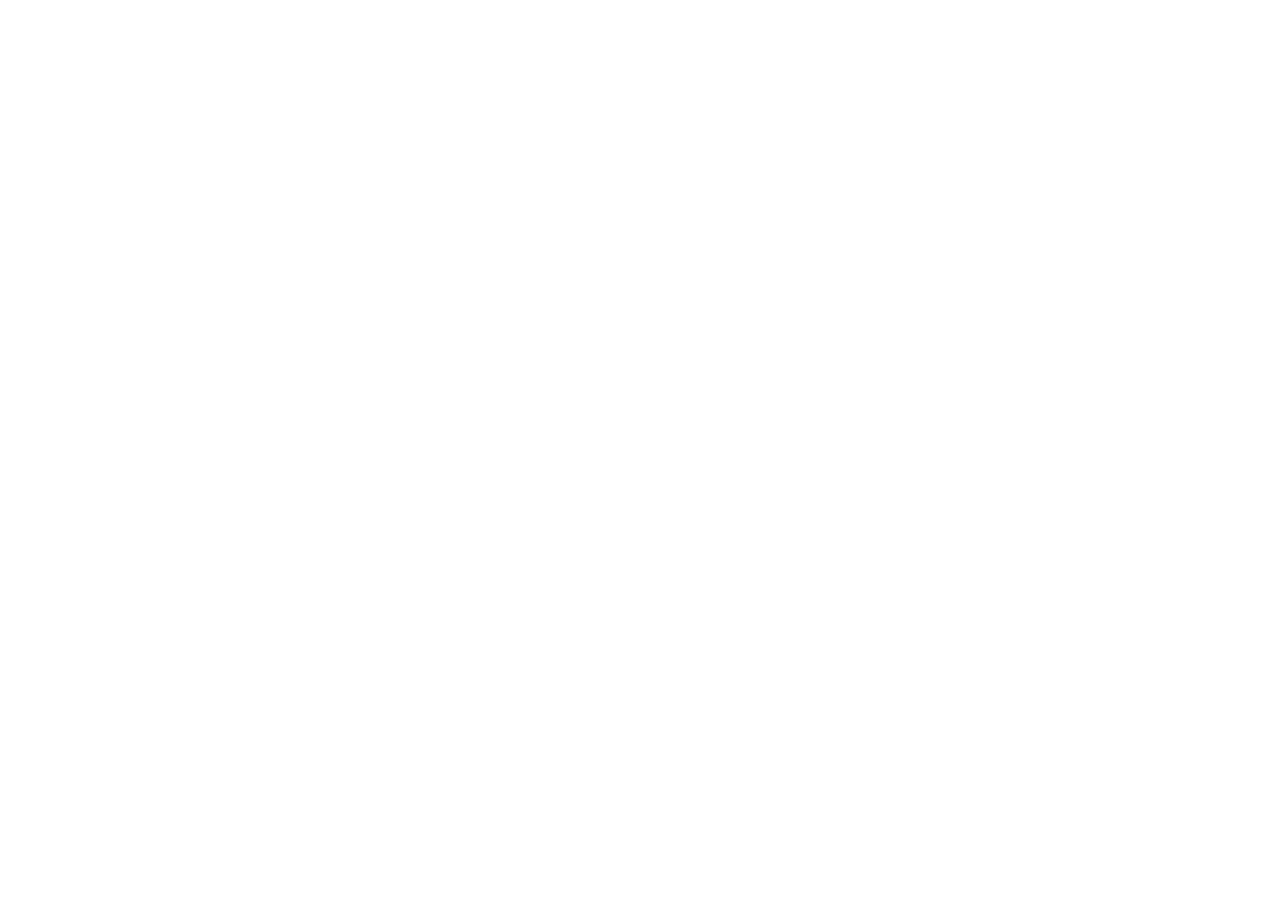
==== index.html @ caebc7b0 "init project" ====
<!DOCTYPE html>
<html lang="en">
<head>
    <meta charset="UTF-8">
    <meta http-equiv="X-UA-Compatible" content="IE=edge">
    <meta name="viewport" content="width=device-width, initial-scale=1.0">
    <title>Document</title>
</head>
<body>
    
</body>
</html>
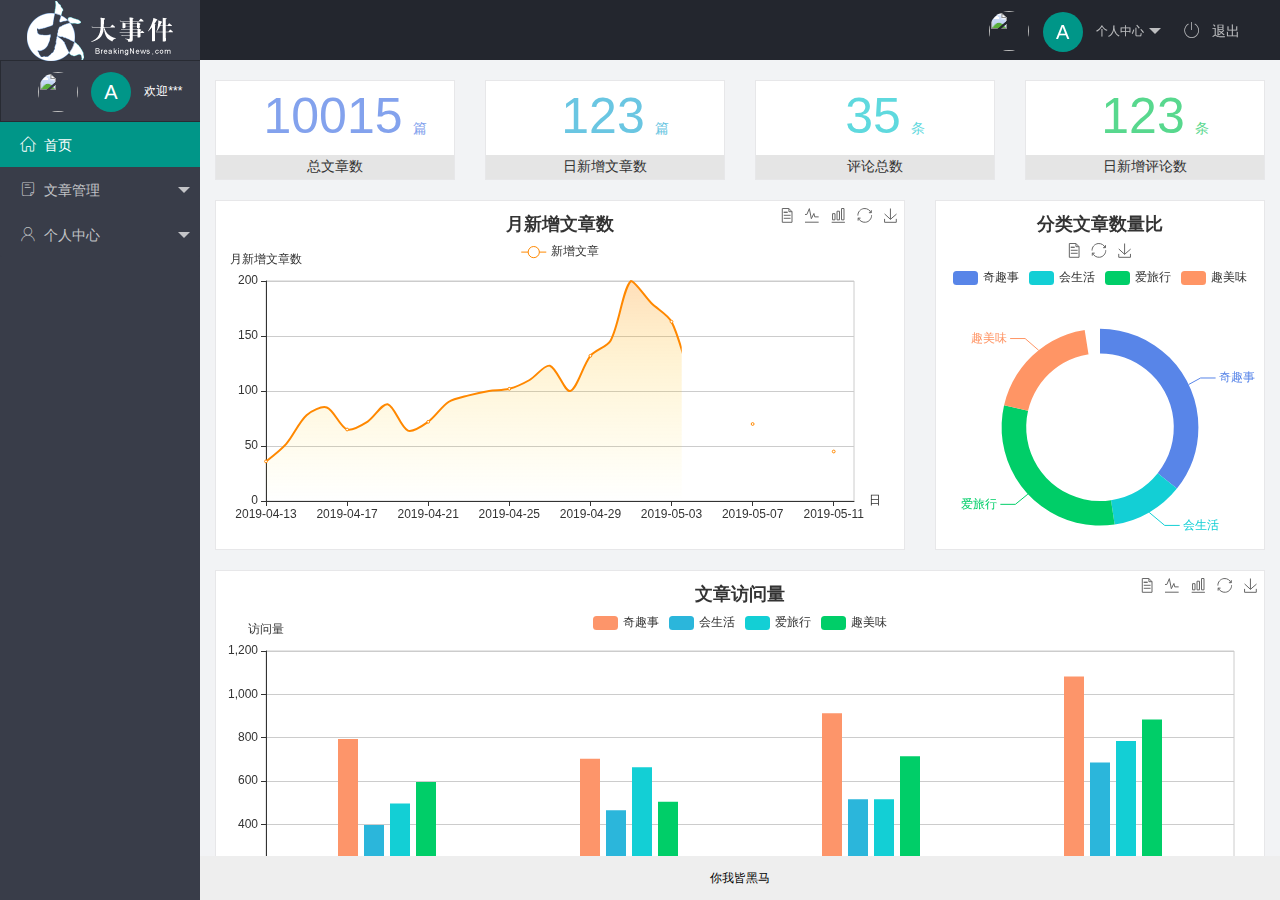
==== commit 7c12f11b: "完成了首页" ====
--- a/index.html
+++ b/index.html
@@ -1,12 +1,101 @@
 <!DOCTYPE html>
 <html lang="en">
+
 <head>
     <meta charset="UTF-8">
     <meta http-equiv="X-UA-Compatible" content="IE=edge">
     <meta name="viewport" content="width=device-width, initial-scale=1.0">
-    <title>Document</title>
+    <!-- 导入layui的样式表 -->
+    <link rel="stylesheet" href="/assets/lib/layui/css/layui.css" />
+    <!-- 导入自己的样式表 -->
+    <link rel="stylesheet" href="/assets/css/index.css">
+    <!-- 导入第三方图标库 -->
+    <link rel="stylesheet" href="/assets/fonts/iconfont.css">
+    <title>后台主页</title>
 </head>
+
 <body>
-    
+    <div class="layui-layout layui-layout-admin">
+        <div class="layui-header">
+            <div class="layui-logo layui-hide-xs layui-bg-black">
+                <img src="/assets/images/logo.png" alt="">
+
+            </div>
+            <!-- 头部区域（可配合layui 已有的水平导航） -->
+
+            <ul class="layui-nav layui-layout-right">
+                <li class="layui-nav-item layui-hide layui-show-md-inline-block">
+                    <a href="javascript:;" class="user-info">
+                        <img src="//tva1.sinaimg.cn/crop.0.0.118.118.180/5db11ff4gw1e77d3nqrv8j203b03cweg.jpg"
+                            class="layui-nav-img">
+                        <span class="text-avatar">A</span>
+                        个人中心
+                    </a>
+                    <dl class="layui-nav-child">
+                        <dd><a href="">基本资料</a></dd>
+                        <dd><a href="">更换头像</a></dd>
+                        <dd><a href="">重置密码</a></dd>
+                    </dl>
+                </li>
+                <li class="layui-nav-item" lay-header-event="menuRight" lay-unselect>
+                    <a href="javascript:;" id="btnLogout">
+                        <span class="iconfont icon-tuichu"></span>
+                        退出
+                    </a>
+                </li>
+            </ul>
+        </div>
+
+        <div class="layui-side layui-bg-black">
+            <div class="layui-side-scroll">
+                <div class="user-info">
+                    <img src="//tva1.sinaimg.cn/crop.0.0.118.118.180/5db11ff4gw1e77d3nqrv8j203b03cweg.jpg"
+                        class="layui-nav-img">
+                    <span class="text-avatar">A</span>
+                    <span id="welcome">欢迎***</span>
+                </div>
+                <!-- 左侧导航区域（可配合layui已有的垂直导航） -->
+                <ul class="layui-nav layui-nav-tree" lay-shrink="all">
+                    <li class="layui-nav-item layui-this"><a href="/home/dashboard.html" target="fm"><span
+                                class="iconfont icon-home"></span>首页</a></li>
+                    <li class="layui-nav-item">
+                        <a class="" href="javascript:;"><span class="iconfont icon-16"></span>文章管理</a>
+                        <dl class="layui-nav-child">
+                            <dd><a href="javascript:;"><i class="layui-icon layui-icon-app"></i>文章类别</a></dd>
+                            <dd><a href="javascript:;"><i class="layui-icon layui-icon-app"></i>文章列表</a></dd>
+                            <dd><a href="javascript:;"><i class="layui-icon layui-icon-app"></i>发布文章</a></dd>
+                        </dl>
+                    </li>
+                    <li class="layui-nav-item">
+                        <a href="javascript:;"><span class="iconfont icon-user"></span>个人中心</a>
+                        <dl class="layui-nav-child">
+                            <dd><a href="javascript:;"><i class="layui-icon layui-icon-app"></i>基本资料</a></dd>
+                            <dd><a href="javascript:;"><i class="layui-icon layui-icon-app"></i>更换头像</a></dd>
+                            <dd><a href="javascript:;"><i class="layui-icon layui-icon-app"></i>重置密码</a></dd>
+                        </dl>
+                    </li>
+                </ul>
+            </div>
+        </div>
+
+        <div class="layui-body">
+            <!-- 内容主体区域 -->
+            <iframe name="fm" src="/home/dashboard.html" frameborder="0"></iframe>
+        </div>
+
+        <div class="layui-footer">
+            <!-- 底部固定区域 -->
+            你我皆黑马
+        </div>
+    </div>
+    <!-- 引入layer.js  脚本 -->
+    <script src="/assets/lib/layui/layui.all.js"></script>
+    <!-- 导入jQuery -->
+    <script src="./assets/lib/jquery.js"></script>
+    <!-- 导入自己封装的baseAPI -->
+    <script src="/assets/js/baseAPI.js"></script>
+    <!-- 导入自己的js -->
+    <script src="./assets/js/index.js"></script>
 </body>
+
 </html>--- a/assets/lib/layui/css/layui.css
+++ b/assets/lib/layui/css/layui.css
@@ -0,0 +1,2 @@
+/** layui-v2.5.5 MIT License By https://www.layui.com */
+ .layui-inline,img{display:inline-block;vertical-align:middle}h1,h2,h3,h4,h5,h6{font-weight:400}.layui-edge,.layui-header,.layui-inline,.layui-main{position:relative}.layui-body,.layui-edge,.layui-elip{overflow:hidden}.layui-btn,.layui-edge,.layui-inline,img{vertical-align:middle}.layui-btn,.layui-disabled,.layui-icon,.layui-unselect{-moz-user-select:none;-webkit-user-select:none;-ms-user-select:none}.layui-elip,.layui-form-checkbox span,.layui-form-pane .layui-form-label{text-overflow:ellipsis;white-space:nowrap}.layui-breadcrumb,.layui-tree-btnGroup{visibility:hidden}blockquote,body,button,dd,div,dl,dt,form,h1,h2,h3,h4,h5,h6,input,li,ol,p,pre,td,textarea,th,ul{margin:0;padding:0;-webkit-tap-highlight-color:rgba(0,0,0,0)}a:active,a:hover{outline:0}img{border:none}li{list-style:none}table{border-collapse:collapse;border-spacing:0}h4,h5,h6{font-size:100%}button,input,optgroup,option,select,textarea{font-family:inherit;font-size:inherit;font-style:inherit;font-weight:inherit;outline:0}pre{white-space:pre-wrap;white-space:-moz-pre-wrap;white-space:-pre-wrap;white-space:-o-pre-wrap;word-wrap:break-word}body{line-height:24px;font:14px Helvetica Neue,Helvetica,PingFang SC,Tahoma,Arial,sans-serif}hr{height:1px;margin:10px 0;border:0;clear:both}a{color:#333;text-decoration:none}a:hover{color:#777}a cite{font-style:normal;*cursor:pointer}.layui-border-box,.layui-border-box *{box-sizing:border-box}.layui-box,.layui-box *{box-sizing:content-box}.layui-clear{clear:both;*zoom:1}.layui-clear:after{content:'\20';clear:both;*zoom:1;display:block;height:0}.layui-inline{*display:inline;*zoom:1}.layui-edge{display:inline-block;width:0;height:0;border-width:6px;border-style:dashed;border-color:transparent}.layui-edge-top{top:-4px;border-bottom-color:#999;border-bottom-style:solid}.layui-edge-right{border-left-color:#999;border-left-style:solid}.layui-edge-bottom{top:2px;border-top-color:#999;border-top-style:solid}.layui-edge-left{border-right-color:#999;border-right-style:solid}.layui-disabled,.layui-disabled:hover{color:#d2d2d2!important;cursor:not-allowed!important}.layui-circle{border-radius:100%}.layui-show{display:block!important}.layui-hide{display:none!important}@font-face{font-family:layui-icon;src:url(../font/iconfont.eot?v=250);src:url(../font/iconfont.eot?v=250#iefix) format('embedded-opentype'),url(../font/iconfont.woff2?v=250) format('woff2'),url(../font/iconfont.woff?v=250) format('woff'),url(../font/iconfont.ttf?v=250) format('truetype'),url(../font/iconfont.svg?v=250#layui-icon) format('svg')}.layui-icon{font-family:layui-icon!important;font-size:16px;font-style:normal;-webkit-font-smoothing:antialiased;-moz-osx-font-smoothing:grayscale}.layui-icon-reply-fill:before{content:"\e611"}.layui-icon-set-fill:before{content:"\e614"}.layui-icon-menu-fill:before{content:"\e60f"}.layui-icon-search:before{content:"\e615"}.layui-icon-share:before{content:"\e641"}.layui-icon-set-sm:before{content:"\e620"}.layui-icon-engine:before{content:"\e628"}.layui-icon-close:before{content:"\1006"}.layui-icon-close-fill:before{content:"\1007"}.layui-icon-chart-screen:before{content:"\e629"}.layui-icon-star:before{content:"\e600"}.layui-icon-circle-dot:before{content:"\e617"}.layui-icon-chat:before{content:"\e606"}.layui-icon-release:before{content:"\e609"}.layui-icon-list:before{content:"\e60a"}.layui-icon-chart:before{content:"\e62c"}.layui-icon-ok-circle:before{content:"\1005"}.layui-icon-layim-theme:before{content:"\e61b"}.layui-icon-table:before{content:"\e62d"}.layui-icon-right:before{content:"\e602"}.layui-icon-left:before{content:"\e603"}.layui-icon-cart-simple:before{content:"\e698"}.layui-icon-face-cry:before{content:"\e69c"}.layui-icon-face-smile:before{content:"\e6af"}.layui-icon-survey:before{content:"\e6b2"}.layui-icon-tree:before{content:"\e62e"}.layui-icon-upload-circle:before{content:"\e62f"}.layui-icon-add-circle:before{content:"\e61f"}.layui-icon-download-circle:before{content:"\e601"}.layui-icon-templeate-1:before{content:"\e630"}.layui-icon-util:before{content:"\e631"}.layui-icon-face-surprised:before{content:"\e664"}.layui-icon-edit:before{content:"\e642"}.layui-icon-speaker:before{content:"\e645"}.layui-icon-down:before{content:"\e61a"}.layui-icon-file:before{content:"\e621"}.layui-icon-layouts:before{content:"\e632"}.layui-icon-rate-half:before{content:"\e6c9"}.layui-icon-add-circle-fine:before{content:"\e608"}.layui-icon-prev-circle:before{content:"\e633"}.layui-icon-read:before{content:"\e705"}.layui-icon-404:before{content:"\e61c"}.layui-icon-carousel:before{content:"\e634"}.layui-icon-help:before{content:"\e607"}.layui-icon-code-circle:before{content:"\e635"}.layui-icon-water:before{content:"\e636"}.layui-icon-username:before{content:"\e66f"}.layui-icon-find-fill:before{content:"\e670"}.layui-icon-about:before{content:"\e60b"}.layui-icon-location:before{content:"\e715"}.layui-icon-up:before{content:"\e619"}.layui-icon-pause:before{content:"\e651"}.layui-icon-date:before{content:"\e637"}.layui-icon-layim-uploadfile:before{content:"\e61d"}.layui-icon-delete:before{content:"\e640"}.layui-icon-play:before{content:"\e652"}.layui-icon-top:before{content:"\e604"}.layui-icon-friends:before{content:"\e612"}.layui-icon-refresh-3:before{content:"\e9aa"}.layui-icon-ok:before{content:"\e605"}.layui-icon-layer:before{content:"\e638"}.layui-icon-face-smile-fine:before{content:"\e60c"}.layui-icon-dollar:before{content:"\e659"}.layui-icon-group:before{content:"\e613"}.layui-icon-layim-download:before{content:"\e61e"}.layui-icon-picture-fine:before{content:"\e60d"}.layui-icon-link:before{content:"\e64c"}.layui-icon-diamond:before{content:"\e735"}.layui-icon-log:before{content:"\e60e"}.layui-icon-rate-solid:before{content:"\e67a"}.layui-icon-fonts-del:before{content:"\e64f"}.layui-icon-unlink:before{content:"\e64d"}.layui-icon-fonts-clear:before{content:"\e639"}.layui-icon-triangle-r:before{content:"\e623"}.layui-icon-circle:before{content:"\e63f"}.layui-icon-radio:before{content:"\e643"}.layui-icon-align-center:before{content:"\e647"}.layui-icon-align-right:before{content:"\e648"}.layui-icon-align-left:before{content:"\e649"}.layui-icon-loading-1:before{content:"\e63e"}.layui-icon-return:before{content:"\e65c"}.layui-icon-fonts-strong:before{content:"\e62b"}.layui-icon-upload:before{content:"\e67c"}.layui-icon-dialogue:before{content:"\e63a"}.layui-icon-video:before{content:"\e6ed"}.layui-icon-headset:before{content:"\e6fc"}.layui-icon-cellphone-fine:before{content:"\e63b"}.layui-icon-add-1:before{content:"\e654"}.layui-icon-face-smile-b:before{content:"\e650"}.layui-icon-fonts-html:before{content:"\e64b"}.layui-icon-form:before{content:"\e63c"}.layui-icon-cart:before{content:"\e657"}.layui-icon-camera-fill:before{content:"\e65d"}.layui-icon-tabs:before{content:"\e62a"}.layui-icon-fonts-code:before{content:"\e64e"}.layui-icon-fire:before{content:"\e756"}.layui-icon-set:before{content:"\e716"}.layui-icon-fonts-u:before{content:"\e646"}.layui-icon-triangle-d:before{content:"\e625"}.layui-icon-tips:before{content:"\e702"}.layui-icon-picture:before{content:"\e64a"}.layui-icon-more-vertical:before{content:"\e671"}.layui-icon-flag:before{content:"\e66c"}.layui-icon-loading:before{content:"\e63d"}.layui-icon-fonts-i:before{content:"\e644"}.layui-icon-refresh-1:before{content:"\e666"}.layui-icon-rmb:before{content:"\e65e"}.layui-icon-home:before{content:"\e68e"}.layui-icon-user:before{content:"\e770"}.layui-icon-notice:before{content:"\e667"}.layui-icon-login-weibo:before{content:"\e675"}.layui-icon-voice:before{content:"\e688"}.layui-icon-upload-drag:before{content:"\e681"}.layui-icon-login-qq:before{content:"\e676"}.layui-icon-snowflake:before{content:"\e6b1"}.layui-icon-file-b:before{content:"\e655"}.layui-icon-template:before{content:"\e663"}.layui-icon-auz:before{content:"\e672"}.layui-icon-console:before{content:"\e665"}.layui-icon-app:before{content:"\e653"}.layui-icon-prev:before{content:"\e65a"}.layui-icon-website:before{content:"\e7ae"}.layui-icon-next:before{content:"\e65b"}.layui-icon-component:before{content:"\e857"}.layui-icon-more:before{content:"\e65f"}.layui-icon-login-wechat:before{content:"\e677"}.layui-icon-shrink-right:before{content:"\e668"}.layui-icon-spread-left:before{content:"\e66b"}.layui-icon-camera:before{content:"\e660"}.layui-icon-note:before{content:"\e66e"}.layui-icon-refresh:before{content:"\e669"}.layui-icon-female:before{content:"\e661"}.layui-icon-male:before{content:"\e662"}.layui-icon-password:before{content:"\e673"}.layui-icon-senior:before{content:"\e674"}.layui-icon-theme:before{content:"\e66a"}.layui-icon-tread:before{content:"\e6c5"}.layui-icon-praise:before{content:"\e6c6"}.layui-icon-star-fill:before{content:"\e658"}.layui-icon-rate:before{content:"\e67b"}.layui-icon-template-1:before{content:"\e656"}.layui-icon-vercode:before{content:"\e679"}.layui-icon-cellphone:before{content:"\e678"}.layui-icon-screen-full:before{content:"\e622"}.layui-icon-screen-restore:before{content:"\e758"}.layui-icon-cols:before{content:"\e610"}.layui-icon-export:before{content:"\e67d"}.layui-icon-print:before{content:"\e66d"}.layui-icon-slider:before{content:"\e714"}.layui-icon-addition:before{content:"\e624"}.layui-icon-subtraction:before{content:"\e67e"}.layui-icon-service:before{content:"\e626"}.layui-icon-transfer:before{content:"\e691"}.layui-main{width:1140px;margin:0 auto}.layui-header{z-index:1000;height:60px}.layui-header a:hover{transition:all .5s;-webkit-transition:all .5s}.layui-side{position:fixed;left:0;top:0;bottom:0;z-index:999;width:200px;overflow-x:hidden}.layui-side-scroll{position:relative;width:220px;height:100%;overflow-x:hidden}.layui-body{position:absolute;left:200px;right:0;top:0;bottom:0;z-index:998;width:auto;overflow-y:auto;box-sizing:border-box}.layui-layout-body{overflow:hidden}.layui-layout-admin .layui-header{background-color:#23262E}.layui-layout-admin .layui-side{top:60px;width:200px;overflow-x:hidden}.layui-layout-admin .layui-body{position:fixed;top:60px;bottom:44px}.layui-layout-admin .layui-main{width:auto;margin:0 15px}.layui-layout-admin .layui-footer{position:fixed;left:200px;right:0;bottom:0;height:44px;line-height:44px;padding:0 15px;background-color:#eee}.layui-layout-admin .layui-logo{position:absolute;left:0;top:0;width:200px;height:100%;line-height:60px;text-align:center;color:#009688;font-size:16px}.layui-layout-admin .layui-header .layui-nav{background:0 0}.layui-layout-left{position:absolute!important;left:200px;top:0}.layui-layout-right{position:absolute!important;right:0;top:0}.layui-container{position:relative;margin:0 auto;padding:0 15px;box-sizing:border-box}.layui-fluid{position:relative;margin:0 auto;padding:0 15px}.layui-row:after,.layui-row:before{content:'';display:block;clear:both}.layui-col-lg1,.layui-col-lg10,.layui-col-lg11,.layui-col-lg12,.layui-col-lg2,.layui-col-lg3,.layui-col-lg4,.layui-col-lg5,.layui-col-lg6,.layui-col-lg7,.layui-col-lg8,.layui-col-lg9,.layui-col-md1,.layui-col-md10,.layui-col-md11,.layui-col-md12,.layui-col-md2,.layui-col-md3,.layui-col-md4,.layui-col-md5,.layui-col-md6,.layui-col-md7,.layui-col-md8,.layui-col-md9,.layui-col-sm1,.layui-col-sm10,.layui-col-sm11,.layui-col-sm12,.layui-col-sm2,.layui-col-sm3,.layui-col-sm4,.layui-col-sm5,.layui-col-sm6,.layui-col-sm7,.layui-col-sm8,.layui-col-sm9,.layui-col-xs1,.layui-col-xs10,.layui-col-xs11,.layui-col-xs12,.layui-col-xs2,.layui-col-xs3,.layui-col-xs4,.layui-col-xs5,.layui-col-xs6,.layui-col-xs7,.layui-col-xs8,.layui-col-xs9{position:relative;display:block;box-sizing:border-box}.layui-col-xs1,.layui-col-xs10,.layui-col-xs11,.layui-col-xs12,.layui-col-xs2,.layui-col-xs3,.layui-col-xs4,.layui-col-xs5,.layui-col-xs6,.layui-col-xs7,.layui-col-xs8,.layui-col-xs9{float:left}.layui-col-xs1{width:8.33333333%}.layui-col-xs2{width:16.66666667%}.layui-col-xs3{width:25%}.layui-col-xs4{width:33.33333333%}.layui-col-xs5{width:41.66666667%}.layui-col-xs6{width:50%}.layui-col-xs7{width:58.33333333%}.layui-col-xs8{width:66.66666667%}.layui-col-xs9{width:75%}.layui-col-xs10{width:83.33333333%}.layui-col-xs11{width:91.66666667%}.layui-col-xs12{width:100%}.layui-col-xs-offset1{margin-left:8.33333333%}.layui-col-xs-offset2{margin-left:16.66666667%}.layui-col-xs-offset3{margin-left:25%}.layui-col-xs-offset4{margin-left:33.33333333%}.layui-col-xs-offset5{margin-left:41.66666667%}.layui-col-xs-offset6{margin-left:50%}.layui-col-xs-offset7{margin-left:58.33333333%}.layui-col-xs-offset8{margin-left:66.66666667%}.layui-col-xs-offset9{margin-left:75%}.layui-col-xs-offset10{margin-left:83.33333333%}.layui-col-xs-offset11{margin-left:91.66666667%}.layui-col-xs-offset12{margin-left:100%}@media screen and (max-width:768px){.layui-hide-xs{display:none!important}.layui-show-xs-block{display:block!important}.layui-show-xs-inline{display:inline!important}.layui-show-xs-inline-block{display:inline-block!important}}@media screen and (min-width:768px){.layui-container{width:750px}.layui-hide-sm{display:none!important}.layui-show-sm-block{display:block!important}.layui-show-sm-inline{display:inline!important}.layui-show-sm-inline-block{display:inline-block!important}.layui-col-sm1,.layui-col-sm10,.layui-col-sm11,.layui-col-sm12,.layui-col-sm2,.layui-col-sm3,.layui-col-sm4,.layui-col-sm5,.layui-col-sm6,.layui-col-sm7,.layui-col-sm8,.layui-col-sm9{float:left}.layui-col-sm1{width:8.33333333%}.layui-col-sm2{width:16.66666667%}.layui-col-sm3{width:25%}.layui-col-sm4{width:33.33333333%}.layui-col-sm5{width:41.66666667%}.layui-col-sm6{width:50%}.layui-col-sm7{width:58.33333333%}.layui-col-sm8{width:66.66666667%}.layui-col-sm9{width:75%}.layui-col-sm10{width:83.33333333%}.layui-col-sm11{width:91.66666667%}.layui-col-sm12{width:100%}.layui-col-sm-offset1{margin-left:8.33333333%}.layui-col-sm-offset2{margin-left:16.66666667%}.layui-col-sm-offset3{margin-left:25%}.layui-col-sm-offset4{margin-left:33.33333333%}.layui-col-sm-offset5{margin-left:41.66666667%}.layui-col-sm-offset6{margin-left:50%}.layui-col-sm-offset7{margin-left:58.33333333%}.layui-col-sm-offset8{margin-left:66.66666667%}.layui-col-sm-offset9{margin-left:75%}.layui-col-sm-offset10{margin-left:83.33333333%}.layui-col-sm-offset11{margin-left:91.66666667%}.layui-col-sm-offset12{margin-left:100%}}@media screen and (min-width:992px){.layui-container{width:970px}.layui-hide-md{display:none!important}.layui-show-md-block{display:block!important}.layui-show-md-inline{display:inline!important}.layui-show-md-inline-block{display:inline-block!important}.layui-col-md1,.layui-col-md10,.layui-col-md11,.layui-col-md12,.layui-col-md2,.layui-col-md3,.layui-col-md4,.layui-col-md5,.layui-col-md6,.layui-col-md7,.layui-col-md8,.layui-col-md9{float:left}.layui-col-md1{width:8.33333333%}.layui-col-md2{width:16.66666667%}.layui-col-md3{width:25%}.layui-col-md4{width:33.33333333%}.layui-col-md5{width:41.66666667%}.layui-col-md6{width:50%}.layui-col-md7{width:58.33333333%}.layui-col-md8{width:66.66666667%}.layui-col-md9{width:75%}.layui-col-md10{width:83.33333333%}.layui-col-md11{width:91.66666667%}.layui-col-md12{width:100%}.layui-col-md-offset1{margin-left:8.33333333%}.layui-col-md-offset2{margin-left:16.66666667%}.layui-col-md-offset3{margin-left:25%}.layui-col-md-offset4{margin-left:33.33333333%}.layui-col-md-offset5{margin-left:41.66666667%}.layui-col-md-offset6{margin-left:50%}.layui-col-md-offset7{margin-left:58.33333333%}.layui-col-md-offset8{margin-left:66.66666667%}.layui-col-md-offset9{margin-left:75%}.layui-col-md-offset10{margin-left:83.33333333%}.layui-col-md-offset11{margin-left:91.66666667%}.layui-col-md-offset12{margin-left:100%}}@media screen and (min-width:1200px){.layui-container{width:1170px}.layui-hide-lg{display:none!important}.layui-show-lg-block{display:block!important}.layui-show-lg-inline{display:inline!important}.layui-show-lg-inline-block{display:inline-block!important}.layui-col-lg1,.layui-col-lg10,.layui-col-lg11,.layui-col-lg12,.layui-col-lg2,.layui-col-lg3,.layui-col-lg4,.layui-col-lg5,.layui-col-lg6,.layui-col-lg7,.layui-col-lg8,.layui-col-lg9{float:left}.layui-col-lg1{width:8.33333333%}.layui-col-lg2{width:16.66666667%}.layui-col-lg3{width:25%}.layui-col-lg4{width:33.33333333%}.layui-col-lg5{width:41.66666667%}.layui-col-lg6{width:50%}.layui-col-lg7{width:58.33333333%}.layui-col-lg8{width:66.66666667%}.layui-col-lg9{width:75%}.layui-col-lg10{width:83.33333333%}.layui-col-lg11{width:91.66666667%}.layui-col-lg12{width:100%}.layui-col-lg-offset1{margin-left:8.33333333%}.layui-col-lg-offset2{margin-left:16.66666667%}.layui-col-lg-offset3{margin-left:25%}.layui-col-lg-offset4{margin-left:33.33333333%}.layui-col-lg-offset5{margin-left:41.66666667%}.layui-col-lg-offset6{margin-left:50%}.layui-col-lg-offset7{margin-left:58.33333333%}.layui-col-lg-offset8{margin-left:66.66666667%}.layui-col-lg-offset9{margin-left:75%}.layui-col-lg-offset10{margin-left:83.33333333%}.layui-col-lg-offset11{margin-left:91.66666667%}.layui-col-lg-offset12{margin-left:100%}}.layui-col-space1{margin:-.5px}.layui-col-space1>*{padding:.5px}.layui-col-space3{margin:-1.5px}.layui-col-space3>*{padding:1.5px}.layui-col-space5{margin:-2.5px}.layui-col-space5>*{padding:2.5px}.layui-col-space8{margin:-3.5px}.layui-col-space8>*{padding:3.5px}.layui-col-space10{margin:-5px}.layui-col-space10>*{padding:5px}.layui-col-space12{margin:-6px}.layui-col-space12>*{padding:6px}.layui-col-space15{margin:-7.5px}.layui-col-space15>*{padding:7.5px}.layui-col-space18{margin:-9px}.layui-col-space18>*{padding:9px}.layui-col-space20{margin:-10px}.layui-col-space20>*{padding:10px}.layui-col-space22{margin:-11px}.layui-col-space22>*{padding:11px}.layui-col-space25{margin:-12.5px}.layui-col-space25>*{padding:12.5px}.layui-col-space30{margin:-15px}.layui-col-space30>*{padding:15px}.layui-btn,.layui-input,.layui-select,.layui-textarea,.layui-upload-button{outline:0;-webkit-appearance:none;transition:all .3s;-webkit-transition:all .3s;box-sizing:border-box}.layui-elem-quote{margin-bottom:10px;padding:15px;line-height:22px;border-left:5px solid #009688;border-radius:0 2px 2px 0;background-color:#f2f2f2}.layui-quote-nm{border-style:solid;border-width:1px 1px 1px 5px;background:0 0}.layui-elem-field{margin-bottom:10px;padding:0;border-width:1px;border-style:solid}.layui-elem-field legend{margin-left:20px;padding:0 10px;font-size:20px;font-weight:300}.layui-field-title{margin:10px 0 20px;border-width:1px 0 0}.layui-field-box{padding:10px 15px}.layui-field-title .layui-field-box{padding:10px 0}.layui-progress{position:relative;height:6px;border-radius:20px;background-color:#e2e2e2}.layui-progress-bar{position:absolute;left:0;top:0;width:0;max-width:100%;height:6px;border-radius:20px;text-align:right;background-color:#5FB878;transition:all .3s;-webkit-transition:all .3s}.layui-progress-big,.layui-progress-big .layui-progress-bar{height:18px;line-height:18px}.layui-progress-text{position:relative;top:-20px;line-height:18px;font-size:12px;color:#666}.layui-progress-big .layui-progress-text{position:static;padding:0 10px;color:#fff}.layui-collapse{border-width:1px;border-style:solid;border-radius:2px}.layui-colla-content,.layui-colla-item{border-top-width:1px;border-top-style:solid}.layui-colla-item:first-child{border-top:none}.layui-colla-title{position:relative;height:42px;line-height:42px;padding:0 15px 0 35px;color:#333;background-color:#f2f2f2;cursor:pointer;font-size:14px;overflow:hidden}.layui-colla-content{display:none;padding:10px 15px;line-height:22px;color:#666}.layui-colla-icon{position:absolute;left:15px;top:0;font-size:14px}.layui-card{margin-bottom:15px;border-radius:2px;background-color:#fff;box-shadow:0 1px 2px 0 rgba(0,0,0,.05)}.layui-card:last-child{margin-bottom:0}.layui-card-header{position:relative;height:42px;line-height:42px;padding:0 15px;border-bottom:1px solid #f6f6f6;color:#333;border-radius:2px 2px 0 0;font-size:14px}.layui-bg-black,.layui-bg-blue,.layui-bg-cyan,.layui-bg-green,.layui-bg-orange,.layui-bg-red{color:#fff!important}.layui-card-body{position:relative;padding:10px 15px;line-height:24px}.layui-card-body[pad15]{padding:15px}.layui-card-body[pad20]{padding:20px}.layui-card-body .layui-table{margin:5px 0}.layui-card .layui-tab{margin:0}.layui-panel-window{position:relative;padding:15px;border-radius:0;border-top:5px solid #E6E6E6;background-color:#fff}.layui-auxiliar-moving{position:fixed;left:0;right:0;top:0;bottom:0;width:100%;height:100%;background:0 0;z-index:9999999999}.layui-form-label,.layui-form-mid,.layui-form-select,.layui-input-block,.layui-input-inline,.layui-textarea{position:relative}.layui-bg-red{background-color:#FF5722!important}.layui-bg-orange{background-color:#FFB800!important}.layui-bg-green{background-color:#009688!important}.layui-bg-cyan{background-color:#2F4056!important}.layui-bg-blue{background-color:#1E9FFF!important}.layui-bg-black{background-color:#393D49!important}.layui-bg-gray{background-color:#eee!important;color:#666!important}.layui-badge-rim,.layui-colla-content,.layui-colla-item,.layui-collapse,.layui-elem-field,.layui-form-pane .layui-form-item[pane],.layui-form-pane .layui-form-label,.layui-input,.layui-layedit,.layui-layedit-tool,.layui-quote-nm,.layui-select,.layui-tab-bar,.layui-tab-card,.layui-tab-title,.layui-tab-title .layui-this:after,.layui-textarea{border-color:#e6e6e6}.layui-timeline-item:before,hr{background-color:#e6e6e6}.layui-text{line-height:22px;font-size:14px;color:#666}.layui-text h1,.layui-text h2,.layui-text h3{font-weight:500;color:#333}.layui-text h1{font-size:30px}.layui-text h2{font-size:24px}.layui-text h3{font-size:18px}.layui-text a:not(.layui-btn){color:#01AAED}.layui-text a:not(.layui-btn):hover{text-decoration:underline}.layui-text ul{padding:5px 0 5px 15px}.layui-text ul li{margin-top:5px;list-style-type:disc}.layui-text em,.layui-word-aux{color:#999!important;padding:0 5px!important}.layui-btn{display:inline-block;height:38px;line-height:38px;padding:0 18px;background-color:#009688;color:#fff;white-space:nowrap;text-align:center;font-size:14px;border:none;border-radius:2px;cursor:pointer}.layui-btn:hover{opacity:.8;filter:alpha(opacity=80);color:#fff}.layui-btn:active{opacity:1;filter:alpha(opacity=100)}.layui-btn+.layui-btn{margin-left:10px}.layui-btn-container{font-size:0}.layui-btn-container .layui-btn{margin-right:10px;margin-bottom:10px}.layui-btn-container .layui-btn+.layui-btn{margin-left:0}.layui-table .layui-btn-container .layui-btn{margin-bottom:9px}.layui-btn-radius{border-radius:100px}.layui-btn .layui-icon{margin-right:3px;font-size:18px;vertical-align:bottom;vertical-align:middle\9}.layui-btn-primary{border:1px solid #C9C9C9;background-color:#fff;color:#555}.layui-btn-primary:hover{border-color:#009688;color:#333}.layui-btn-normal{background-color:#1E9FFF}.layui-btn-warm{background-color:#FFB800}.layui-btn-danger{background-color:#FF5722}.layui-btn-checked{background-color:#5FB878}.layui-btn-disabled,.layui-btn-disabled:active,.layui-btn-disabled:hover{border:1px solid #e6e6e6;background-color:#FBFBFB;color:#C9C9C9;cursor:not-allowed;opacity:1}.layui-btn-lg{height:44px;line-height:44px;padding:0 25px;font-size:16px}.layui-btn-sm{height:30px;line-height:30px;padding:0 10px;font-size:12px}.layui-btn-sm i{font-size:16px!important}.layui-btn-xs{height:22px;line-height:22px;padding:0 5px;font-size:12px}.layui-btn-xs i{font-size:14px!important}.layui-btn-group{display:inline-block;vertical-align:middle;font-size:0}.layui-btn-group .layui-btn{margin-left:0!important;margin-right:0!important;border-left:1px solid rgba(255,255,255,.5);border-radius:0}.layui-btn-group .layui-btn-primary{border-left:none}.layui-btn-group .layui-btn-primary:hover{border-color:#C9C9C9;color:#009688}.layui-btn-group .layui-btn:first-child{border-left:none;border-radius:2px 0 0 2px}.layui-btn-group .layui-btn-primary:first-child{border-left:1px solid #c9c9c9}.layui-btn-group .layui-btn:last-child{border-radius:0 2px 2px 0}.layui-btn-group .layui-btn+.layui-btn{margin-left:0}.layui-btn-group+.layui-btn-group{margin-left:10px}.layui-btn-fluid{width:100%}.layui-input,.layui-select,.layui-textarea{height:38px;line-height:1.3;line-height:38px\9;border-width:1px;border-style:solid;background-color:#fff;border-radius:2px}.layui-input::-webkit-input-placeholder,.layui-select::-webkit-input-placeholder,.layui-textarea::-webkit-input-placeholder{line-height:1.3}.layui-input,.layui-textarea{display:block;width:100%;padding-left:10px}.layui-input:hover,.layui-textarea:hover{border-color:#D2D2D2!important}.layui-input:focus,.layui-textarea:focus{border-color:#C9C9C9!important}.layui-textarea{min-height:100px;height:auto;line-height:20px;padding:6px 10px;resize:vertical}.layui-select{padding:0 10px}.layui-form input[type=checkbox],.layui-form input[type=radio],.layui-form select{display:none}.layui-form [lay-ignore]{display:initial}.layui-form-item{margin-bottom:15px;clear:both;*zoom:1}.layui-form-item:after{content:'\20';clear:both;*zoom:1;display:block;height:0}.layui-form-label{float:left;display:block;padding:9px 15px;width:80px;font-weight:400;line-height:20px;text-align:right}.layui-form-label-col{display:block;float:none;padding:9px 0;line-height:20px;text-align:left}.layui-form-item .layui-inline{margin-bottom:5px;margin-right:10px}.layui-input-block{margin-left:110px;min-height:36px}.layui-input-inline{display:inline-block;vertical-align:middle}.layui-form-item .layui-input-inline{float:left;width:190px;margin-right:10px}.layui-form-text .layui-input-inline{width:auto}.layui-form-mid{float:left;display:block;padding:9px 0!important;line-height:20px;margin-right:10px}.layui-form-danger+.layui-form-select .layui-input,.layui-form-danger:focus{border-color:#FF5722!important}.layui-form-select .layui-input{padding-right:30px;cursor:pointer}.layui-form-select .layui-edge{position:absolute;right:10px;top:50%;margin-top:-3px;cursor:pointer;border-width:6px;border-top-color:#c2c2c2;border-top-style:solid;transition:all .3s;-webkit-transition:all .3s}.layui-form-select dl{display:none;position:absolute;left:0;top:42px;padding:5px 0;z-index:899;min-width:100%;border:1px solid #d2d2d2;max-height:300px;overflow-y:auto;background-color:#fff;border-radius:2px;box-shadow:0 2px 4px rgba(0,0,0,.12);box-sizing:border-box}.layui-form-select dl dd,.layui-form-select dl dt{padding:0 10px;line-height:36px;white-space:nowrap;overflow:hidden;text-overflow:ellipsis}.layui-form-select dl dt{font-size:12px;color:#999}.layui-form-select dl dd{cursor:pointer}.layui-form-select dl dd:hover{background-color:#f2f2f2;-webkit-transition:.5s all;transition:.5s all}.layui-form-select .layui-select-group dd{padding-left:20px}.layui-form-select dl dd.layui-select-tips{padding-left:10px!important;color:#999}.layui-form-select dl dd.layui-this{background-color:#5FB878;color:#fff}.layui-form-checkbox,.layui-form-select dl dd.layui-disabled{background-color:#fff}.layui-form-selected dl{display:block}.layui-form-checkbox,.layui-form-checkbox *,.layui-form-switch{display:inline-block;vertical-align:middle}.layui-form-selected .layui-edge{margin-top:-9px;-webkit-transform:rotate(180deg);transform:rotate(180deg);margin-top:-3px\9}:root .layui-form-selected .layui-edge{margin-top:-9px\0/IE9}.layui-form-selectup dl{top:auto;bottom:42px}.layui-select-none{margin:5px 0;text-align:center;color:#999}.layui-select-disabled .layui-disabled{border-color:#eee!important}.layui-select-disabled .layui-edge{border-top-color:#d2d2d2}.layui-form-checkbox{position:relative;height:30px;line-height:30px;margin-right:10px;padding-right:30px;cursor:pointer;font-size:0;-webkit-transition:.1s linear;transition:.1s linear;box-sizing:border-box}.layui-form-checkbox span{padding:0 10px;height:100%;font-size:14px;border-radius:2px 0 0 2px;background-color:#d2d2d2;color:#fff;overflow:hidden}.layui-form-checkbox:hover span{background-color:#c2c2c2}.layui-form-checkbox i{position:absolute;right:0;top:0;width:30px;height:28px;border:1px solid #d2d2d2;border-left:none;border-radius:0 2px 2px 0;color:#fff;font-size:20px;text-align:center}.layui-form-checkbox:hover i{border-color:#c2c2c2;color:#c2c2c2}.layui-form-checked,.layui-form-checked:hover{border-color:#5FB878}.layui-form-checked span,.layui-form-checked:hover span{background-color:#5FB878}.layui-form-checked i,.layui-form-checked:hover i{color:#5FB878}.layui-form-item .layui-form-checkbox{margin-top:4px}.layui-form-checkbox[lay-skin=primary]{height:auto!important;line-height:normal!important;min-width:18px;min-height:18px;border:none!important;margin-right:0;padding-left:28px;padding-right:0;background:0 0}.layui-form-checkbox[lay-skin=primary] span{padding-left:0;padding-right:15px;line-height:18px;background:0 0;color:#666}.layui-form-checkbox[lay-skin=primary] i{right:auto;left:0;width:16px;height:16px;line-height:16px;border:1px solid #d2d2d2;font-size:12px;border-radius:2px;background-color:#fff;-webkit-transition:.1s linear;transition:.1s linear}.layui-form-checkbox[lay-skin=primary]:hover i{border-color:#5FB878;color:#fff}.layui-form-checked[lay-skin=primary] i{border-color:#5FB878!important;background-color:#5FB878;color:#fff}.layui-checkbox-disbaled[lay-skin=primary] span{background:0 0!important;color:#c2c2c2}.layui-checkbox-disbaled[lay-skin=primary]:hover i{border-color:#d2d2d2}.layui-form-item .layui-form-checkbox[lay-skin=primary]{margin-top:10px}.layui-form-switch{position:relative;height:22px;line-height:22px;min-width:35px;padding:0 5px;margin-top:8px;border:1px solid #d2d2d2;border-radius:20px;cursor:pointer;background-color:#fff;-webkit-transition:.1s linear;transition:.1s linear}.layui-form-switch i{position:absolute;left:5px;top:3px;width:16px;height:16px;border-radius:20px;background-color:#d2d2d2;-webkit-transition:.1s linear;transition:.1s linear}.layui-form-switch em{position:relative;top:0;width:25px;margin-left:21px;padding:0!important;text-align:center!important;color:#999!important;font-style:normal!important;font-size:12px}.layui-form-onswitch{border-color:#5FB878;background-color:#5FB878}.layui-checkbox-disbaled,.layui-checkbox-disbaled i{border-color:#e2e2e2!important}.layui-form-onswitch i{left:100%;margin-left:-21px;background-color:#fff}.layui-form-onswitch em{margin-left:5px;margin-right:21px;color:#fff!important}.layui-checkbox-disbaled span{background-color:#e2e2e2!important}.layui-checkbox-disbaled:hover i{color:#fff!important}[lay-radio]{display:none}.layui-form-radio,.layui-form-radio *{display:inline-block;vertical-align:middle}.layui-form-radio{line-height:28px;margin:6px 10px 0 0;padding-right:10px;cursor:pointer;font-size:0}.layui-form-radio *{font-size:14px}.layui-form-radio>i{margin-right:8px;font-size:22px;color:#c2c2c2}.layui-form-radio>i:hover,.layui-form-radioed>i{color:#5FB878}.layui-radio-disbaled>i{color:#e2e2e2!important}.layui-form-pane .layui-form-label{width:110px;padding:8px 15px;height:38px;line-height:20px;border-width:1px;border-style:solid;border-radius:2px 0 0 2px;text-align:center;background-color:#FBFBFB;overflow:hidden;box-sizing:border-box}.layui-form-pane .layui-input-inline{margin-left:-1px}.layui-form-pane .layui-input-block{margin-left:110px;left:-1px}.layui-form-pane .layui-input{border-radius:0 2px 2px 0}.layui-form-pane .layui-form-text .layui-form-label{float:none;width:100%;border-radius:2px;box-sizing:border-box;text-align:left}.layui-form-pane .layui-form-text .layui-input-inline{display:block;margin:0;top:-1px;clear:both}.layui-form-pane .layui-form-text .layui-input-block{margin:0;left:0;top:-1px}.layui-form-pane .layui-form-text .layui-textarea{min-height:100px;border-radius:0 0 2px 2px}.layui-form-pane .layui-form-checkbox{margin:4px 0 4px 10px}.layui-form-pane .layui-form-radio,.layui-form-pane .layui-form-switch{margin-top:6px;margin-left:10px}.layui-form-pane .layui-form-item[pane]{position:relative;border-width:1px;border-style:solid}.layui-form-pane .layui-form-item[pane] .layui-form-label{position:absolute;left:0;top:0;height:100%;border-width:0 1px 0 0}.layui-form-pane .layui-form-item[pane] .layui-input-inline{margin-left:110px}@media screen and (max-width:450px){.layui-form-item .layui-form-label{text-overflow:ellipsis;overflow:hidden;white-space:nowrap}.layui-form-item .layui-inline{display:block;margin-right:0;margin-bottom:20px;clear:both}.layui-form-item .layui-inline:after{content:'\20';clear:both;display:block;height:0}.layui-form-item .layui-input-inline{display:block;float:none;left:-3px;width:auto;margin:0 0 10px 112px}.layui-form-item .layui-input-inline+.layui-form-mid{margin-left:110px;top:-5px;padding:0}.layui-form-item .layui-form-checkbox{margin-right:5px;margin-bottom:5px}}.layui-layedit{border-width:1px;border-style:solid;border-radius:2px}.layui-layedit-tool{padding:3px 5px;border-bottom-width:1px;border-bottom-style:solid;font-size:0}.layedit-tool-fixed{position:fixed;top:0;border-top:1px solid #e2e2e2}.layui-layedit-tool .layedit-tool-mid,.layui-layedit-tool .layui-icon{display:inline-block;vertical-align:middle;text-align:center;font-size:14px}.layui-layedit-tool .layui-icon{position:relative;width:32px;height:30px;line-height:30px;margin:3px 5px;color:#777;cursor:pointer;border-radius:2px}.layui-layedit-tool .layui-icon:hover{color:#393D49}.layui-layedit-tool .layui-icon:active{color:#000}.layui-layedit-tool .layedit-tool-active{background-color:#e2e2e2;color:#000}.layui-layedit-tool .layui-disabled,.layui-layedit-tool .layui-disabled:hover{color:#d2d2d2;cursor:not-allowed}.layui-layedit-tool .layedit-tool-mid{width:1px;height:18px;margin:0 10px;background-color:#d2d2d2}.layedit-tool-html{width:50px!important;font-size:30px!important}.layedit-tool-b,.layedit-tool-code,.layedit-tool-help{font-size:16px!important}.layedit-tool-d,.layedit-tool-face,.layedit-tool-image,.layedit-tool-unlink{font-size:18px!important}.layedit-tool-image input{position:absolute;font-size:0;left:0;top:0;width:100%;height:100%;opacity:.01;filter:Alpha(opacity=1);cursor:pointer}.layui-layedit-iframe iframe{display:block;width:100%}#LAY_layedit_code{overflow:hidden}.layui-laypage{display:inline-block;*display:inline;*zoom:1;vertical-align:middle;margin:10px 0;font-size:0}.layui-laypage>a:first-child,.layui-laypage>a:first-child em{border-radius:2px 0 0 2px}.layui-laypage>a:last-child,.layui-laypage>a:last-child em{border-radius:0 2px 2px 0}.layui-laypage>:first-child{margin-left:0!important}.layui-laypage>:last-child{margin-right:0!important}.layui-laypage a,.layui-laypage button,.layui-laypage input,.layui-laypage select,.layui-laypage span{border:1px solid #e2e2e2}.layui-laypage a,.layui-laypage span{display:inline-block;*display:inline;*zoom:1;vertical-align:middle;padding:0 15px;height:28px;line-height:28px;margin:0 -1px 5px 0;background-color:#fff;color:#333;font-size:12px}.layui-flow-more a *,.layui-laypage input,.layui-table-view select[lay-ignore]{display:inline-block}.layui-laypage a:hover{color:#009688}.layui-laypage em{font-style:normal}.layui-laypage .layui-laypage-spr{color:#999;font-weight:700}.layui-laypage a{text-decoration:none}.layui-laypage .layui-laypage-curr{position:relative}.layui-laypage .layui-laypage-curr em{position:relative;color:#fff}.layui-laypage .layui-laypage-curr .layui-laypage-em{position:absolute;left:-1px;top:-1px;padding:1px;width:100%;height:100%;background-color:#009688}.layui-laypage-em{border-radius:2px}.layui-laypage-next em,.layui-laypage-prev em{font-family:Sim sun;font-size:16px}.layui-laypage .layui-laypage-count,.layui-laypage .layui-laypage-limits,.layui-laypage .layui-laypage-refresh,.layui-laypage .layui-laypage-skip{margin-left:10px;margin-right:10px;padding:0;border:none}.layui-laypage .layui-laypage-limits,.layui-laypage .layui-laypage-refresh{vertical-align:top}.layui-laypage .layui-laypage-refresh i{font-size:18px;cursor:pointer}.layui-laypage select{height:22px;padding:3px;border-radius:2px;cursor:pointer}.layui-laypage .layui-laypage-skip{height:30px;line-height:30px;color:#999}.layui-laypage button,.layui-laypage input{height:30px;line-height:30px;border-radius:2px;vertical-align:top;background-color:#fff;box-sizing:border-box}.layui-laypage input{width:40px;margin:0 10px;padding:0 3px;text-align:center}.layui-laypage input:focus,.layui-laypage select:focus{border-color:#009688!important}.layui-laypage button{margin-left:10px;padding:0 10px;cursor:pointer}.layui-table,.layui-table-view{margin:10px 0}.layui-flow-more{margin:10px 0;text-align:center;color:#999;font-size:14px}.layui-flow-more a{height:32px;line-height:32px}.layui-flow-more a *{vertical-align:top}.layui-flow-more a cite{padding:0 20px;border-radius:3px;background-color:#eee;color:#333;font-style:normal}.layui-flow-more a cite:hover{opacity:.8}.layui-flow-more a i{font-size:30px;color:#737383}.layui-table{width:100%;background-color:#fff;color:#666}.layui-table tr{transition:all .3s;-webkit-transition:all .3s}.layui-table th{text-align:left;font-weight:400}.layui-table tbody tr:hover,.layui-table thead tr,.layui-table-click,.layui-table-header,.layui-table-hover,.layui-table-mend,.layui-table-patch,.layui-table-tool,.layui-table-total,.layui-table-total tr,.layui-table[lay-even] tr:nth-child(even){background-color:#f2f2f2}.layui-table td,.layui-table th,.layui-table-col-set,.layui-table-fixed-r,.layui-table-grid-down,.layui-table-header,.layui-table-page,.layui-table-tips-main,.layui-table-tool,.layui-table-total,.layui-table-view,.layui-table[lay-skin=line],.layui-table[lay-skin=row]{border-width:1px;border-style:solid;border-color:#e6e6e6}.layui-table td,.layui-table th{position:relative;padding:9px 15px;min-height:20px;line-height:20px;font-size:14px}.layui-table[lay-skin=line] td,.layui-table[lay-skin=line] th{border-width:0 0 1px}.layui-table[lay-skin=row] td,.layui-table[lay-skin=row] th{border-width:0 1px 0 0}.layui-table[lay-skin=nob] td,.layui-table[lay-skin=nob] th{border:none}.layui-table img{max-width:100px}.layui-table[lay-size=lg] td,.layui-table[lay-size=lg] th{padding:15px 30px}.layui-table-view .layui-table[lay-size=lg] .layui-table-cell{height:40px;line-height:40px}.layui-table[lay-size=sm] td,.layui-table[lay-size=sm] th{font-size:12px;padding:5px 10px}.layui-table-view .layui-table[lay-size=sm] .layui-table-cell{height:20px;line-height:20px}.layui-table[lay-data]{display:none}.layui-table-box{position:relative;overflow:hidden}.layui-table-view .layui-table{position:relative;width:auto;margin:0}.layui-table-view .layui-table[lay-skin=line]{border-width:0 1px 0 0}.layui-table-view .layui-table[lay-skin=row]{border-width:0 0 1px}.layui-table-view .layui-table td,.layui-table-view .layui-table th{padding:5px 0;border-top:none;border-left:none}.layui-table-view .layui-table th.layui-unselect .layui-table-cell span{cursor:pointer}.layui-table-view .layui-table td{cursor:default}.layui-table-view .layui-table td[data-edit=text]{cursor:text}.layui-table-view .layui-form-checkbox[lay-skin=primary] i{width:18px;height:18px}.layui-table-view .layui-form-radio{line-height:0;padding:0}.layui-table-view .layui-form-radio>i{margin:0;font-size:20px}.layui-table-init{position:absolute;left:0;top:0;width:100%;height:100%;text-align:center;z-index:110}.layui-table-init .layui-icon{position:absolute;left:50%;top:50%;margin:-15px 0 0 -15px;font-size:30px;color:#c2c2c2}.layui-table-header{border-width:0 0 1px;overflow:hidden}.layui-table-header .layui-table{margin-bottom:-1px}.layui-table-tool .layui-inline[lay-event]{position:relative;width:26px;height:26px;padding:5px;line-height:16px;margin-right:10px;text-align:center;color:#333;border:1px solid #ccc;cursor:pointer;-webkit-transition:.5s all;transition:.5s all}.layui-table-tool .layui-inline[lay-event]:hover{border:1px solid #999}.layui-table-tool-temp{padding-right:120px}.layui-table-tool-self{position:absolute;right:17px;top:10px}.layui-table-tool .layui-table-tool-self .layui-inline[lay-event]{margin:0 0 0 10px}.layui-table-tool-panel{position:absolute;top:29px;left:-1px;padding:5px 0;min-width:150px;min-height:40px;border:1px solid #d2d2d2;text-align:left;overflow-y:auto;background-color:#fff;box-shadow:0 2px 4px rgba(0,0,0,.12)}.layui-table-cell,.layui-table-tool-panel li{overflow:hidden;text-overflow:ellipsis;white-space:nowrap}.layui-table-tool-panel li{padding:0 10px;line-height:30px;-webkit-transition:.5s all;transition:.5s all}.layui-table-tool-panel li .layui-form-checkbox[lay-skin=primary]{width:100%;padding-left:28px}.layui-table-tool-panel li:hover{background-color:#f2f2f2}.layui-table-tool-panel li .layui-form-checkbox[lay-skin=primary] i{position:absolute;left:0;top:0}.layui-table-tool-panel li .layui-form-checkbox[lay-skin=primary] span{padding:0}.layui-table-tool .layui-table-tool-self .layui-table-tool-panel{left:auto;right:-1px}.layui-table-col-set{position:absolute;right:0;top:0;width:20px;height:100%;border-width:0 0 0 1px;background-color:#fff}.layui-table-sort{width:10px;height:20px;margin-left:5px;cursor:pointer!important}.layui-table-sort .layui-edge{position:absolute;left:5px;border-width:5px}.layui-table-sort .layui-table-sort-asc{top:3px;border-top:none;border-bottom-style:solid;border-bottom-color:#b2b2b2}.layui-table-sort .layui-table-sort-asc:hover{border-bottom-color:#666}.layui-table-sort .layui-table-sort-desc{bottom:5px;border-bottom:none;border-top-style:solid;border-top-color:#b2b2b2}.layui-table-sort .layui-table-sort-desc:hover{border-top-color:#666}.layui-table-sort[lay-sort=asc] .layui-table-sort-asc{border-bottom-color:#000}.layui-table-sort[lay-sort=desc] .layui-table-sort-desc{border-top-color:#000}.layui-table-cell{height:28px;line-height:28px;padding:0 15px;position:relative;box-sizing:border-box}.layui-table-cell .layui-form-checkbox[lay-skin=primary]{top:-1px;padding:0}.layui-table-cell .layui-table-link{color:#01AAED}.laytable-cell-checkbox,.laytable-cell-numbers,.laytable-cell-radio,.laytable-cell-space{padding:0;text-align:center}.layui-table-body{position:relative;overflow:auto;margin-right:-1px;margin-bottom:-1px}.layui-table-body .layui-none{line-height:26px;padding:15px;text-align:center;color:#999}.layui-table-fixed{position:absolute;left:0;top:0;z-index:101}.layui-table-fixed .layui-table-body{overflow:hidden}.layui-table-fixed-l{box-shadow:0 -1px 8px rgba(0,0,0,.08)}.layui-table-fixed-r{left:auto;right:-1px;border-width:0 0 0 1px;box-shadow:-1px 0 8px rgba(0,0,0,.08)}.layui-table-fixed-r .layui-table-header{position:relative;overflow:visible}.layui-table-mend{position:absolute;right:-49px;top:0;height:100%;width:50px}.layui-table-tool{position:relative;z-index:890;width:100%;min-height:50px;line-height:30px;padding:10px 15px;border-width:0 0 1px}.layui-table-tool .layui-btn-container{margin-bottom:-10px}.layui-table-page,.layui-table-total{border-width:1px 0 0;margin-bottom:-1px;overflow:hidden}.layui-table-page{position:relative;width:100%;padding:7px 7px 0;height:41px;font-size:12px;white-space:nowrap}.layui-table-page>div{height:26px}.layui-table-page .layui-laypage{margin:0}.layui-table-page .layui-laypage a,.layui-table-page .layui-laypage span{height:26px;line-height:26px;margin-bottom:10px;border:none;background:0 0}.layui-table-page .layui-laypage a,.layui-table-page .layui-laypage span.layui-laypage-curr{padding:0 12px}.layui-table-page .layui-laypage span{margin-left:0;padding:0}.layui-table-page .layui-laypage .layui-laypage-prev{margin-left:-7px!important}.layui-table-page .layui-laypage .layui-laypage-curr .layui-laypage-em{left:0;top:0;padding:0}.layui-table-page .layui-laypage button,.layui-table-page .layui-laypage input{height:26px;line-height:26px}.layui-table-page .layui-laypage input{width:40px}.layui-table-page .layui-laypage button{padding:0 10px}.layui-table-page select{height:18px}.layui-table-patch .layui-table-cell{padding:0;width:30px}.layui-table-edit{position:absolute;left:0;top:0;width:100%;height:100%;padding:0 14px 1px;border-radius:0;box-shadow:1px 1px 20px rgba(0,0,0,.15)}.layui-table-edit:focus{border-color:#5FB878!important}select.layui-table-edit{padding:0 0 0 10px;border-color:#C9C9C9}.layui-table-view .layui-form-checkbox,.layui-table-view .layui-form-radio,.layui-table-view .layui-form-switch{top:0;margin:0;box-sizing:content-box}.layui-table-view .layui-form-checkbox{top:-1px;height:26px;line-height:26px}.layui-table-view .layui-form-checkbox i{height:26px}.layui-table-grid .layui-table-cell{overflow:visible}.layui-table-grid-down{position:absolute;top:0;right:0;width:26px;height:100%;padding:5px 0;border-width:0 0 0 1px;text-align:center;background-color:#fff;color:#999;cursor:pointer}.layui-table-grid-down .layui-icon{position:absolute;top:50%;left:50%;margin:-8px 0 0 -8px}.layui-table-grid-down:hover{background-color:#fbfbfb}body .layui-table-tips .layui-layer-content{background:0 0;padding:0;box-shadow:0 1px 6px rgba(0,0,0,.12)}.layui-table-tips-main{margin:-44px 0 0 -1px;max-height:150px;padding:8px 15px;font-size:14px;overflow-y:scroll;background-color:#fff;color:#666}.layui-table-tips-c{position:absolute;right:-3px;top:-13px;width:20px;height:20px;padding:3px;cursor:pointer;background-color:#666;border-radius:50%;color:#fff}.layui-table-tips-c:hover{background-color:#777}.layui-table-tips-c:before{position:relative;right:-2px}.layui-upload-file{display:none!important;opacity:.01;filter:Alpha(opacity=1)}.layui-upload-drag,.layui-upload-form,.layui-upload-wrap{display:inline-block}.layui-upload-list{margin:10px 0}.layui-upload-choose{padding:0 10px;color:#999}.layui-upload-drag{position:relative;padding:30px;border:1px dashed #e2e2e2;background-color:#fff;text-align:center;cursor:pointer;color:#999}.layui-upload-drag .layui-icon{font-size:50px;color:#009688}.layui-upload-drag[lay-over]{border-color:#009688}.layui-upload-iframe{position:absolute;width:0;height:0;border:0;visibility:hidden}.layui-upload-wrap{position:relative;vertical-align:middle}.layui-upload-wrap .layui-upload-file{display:block!important;position:absolute;left:0;top:0;z-index:10;font-size:100px;width:100%;height:100%;opacity:.01;filter:Alpha(opacity=1);cursor:pointer}.layui-transfer-active,.layui-transfer-box{display:inline-block;vertical-align:middle}.layui-transfer-box,.layui-transfer-header,.layui-transfer-search{border-width:0;border-style:solid;border-color:#e6e6e6}.layui-transfer-box{position:relative;border-width:1px;width:200px;height:360px;border-radius:2px;background-color:#fff}.layui-transfer-box .layui-form-checkbox{width:100%;margin:0!important}.layui-transfer-header{height:38px;line-height:38px;padding:0 10px;border-bottom-width:1px}.layui-transfer-search{position:relative;padding:10px;border-bottom-width:1px}.layui-transfer-search .layui-input{height:32px;padding-left:30px;font-size:12px}.layui-transfer-search .layui-icon-search{position:absolute;left:20px;top:50%;margin-top:-8px;color:#666}.layui-transfer-active{margin:0 15px}.layui-transfer-active .layui-btn{display:block;margin:0;padding:0 15px;background-color:#5FB878;border-color:#5FB878;color:#fff}.layui-transfer-active .layui-btn-disabled{background-color:#FBFBFB;border-color:#e6e6e6;color:#C9C9C9}.layui-transfer-active .layui-btn:first-child{margin-bottom:15px}.layui-transfer-active .layui-btn .layui-icon{margin:0;font-size:14px!important}.layui-transfer-data{padding:5px 0;overflow:auto}.layui-transfer-data li{height:32px;line-height:32px;padding:0 10px}.layui-transfer-data li:hover{background-color:#f2f2f2;transition:.5s all}.layui-transfer-data .layui-none{padding:15px 10px;text-align:center;color:#999}.layui-nav{position:relative;padding:0 20px;background-color:#393D49;color:#fff;border-radius:2px;font-size:0;box-sizing:border-box}.layui-nav *{font-size:14px}.layui-nav .layui-nav-item{position:relative;display:inline-block;*display:inline;*zoom:1;vertical-align:middle;line-height:60px}.layui-nav .layui-nav-item a{display:block;padding:0 20px;color:#fff;color:rgba(255,255,255,.7);transition:all .3s;-webkit-transition:all .3s}.layui-nav .layui-this:after,.layui-nav-bar,.layui-nav-tree .layui-nav-itemed:after{position:absolute;left:0;top:0;width:0;height:5px;background-color:#5FB878;transition:all .2s;-webkit-transition:all .2s}.layui-nav-bar{z-index:1000}.layui-nav .layui-nav-item a:hover,.layui-nav .layui-this a{color:#fff}.layui-nav .layui-this:after{content:'';top:auto;bottom:0;width:100%}.layui-nav-img{width:30px;height:30px;margin-right:10px;border-radius:50%}.layui-nav .layui-nav-more{content:'';width:0;height:0;border-style:solid dashed dashed;border-color:#fff transparent transparent;overflow:hidden;cursor:pointer;transition:all .2s;-webkit-transition:all .2s;position:absolute;top:50%;right:3px;margin-top:-3px;border-width:6px;border-top-color:rgba(255,255,255,.7)}.layui-nav .layui-nav-mored,.layui-nav-itemed>a .layui-nav-more{margin-top:-9px;border-style:dashed dashed solid;border-color:transparent transparent #fff}.layui-nav-child{display:none;position:absolute;left:0;top:65px;min-width:100%;line-height:36px;padding:5px 0;box-shadow:0 2px 4px rgba(0,0,0,.12);border:1px solid #d2d2d2;background-color:#fff;z-index:100;border-radius:2px;white-space:nowrap}.layui-nav .layui-nav-child a{color:#333}.layui-nav .layui-nav-child a:hover{background-color:#f2f2f2;color:#000}.layui-nav-child dd{position:relative}.layui-nav .layui-nav-child dd.layui-this a,.layui-nav-child dd.layui-this{background-color:#5FB878;color:#fff}.layui-nav-child dd.layui-this:after{display:none}.layui-nav-tree{width:200px;padding:0}.layui-nav-tree .layui-nav-item{display:block;width:100%;line-height:45px}.layui-nav-tree .layui-nav-item a{position:relative;height:45px;line-height:45px;text-overflow:ellipsis;overflow:hidden;white-space:nowrap}.layui-nav-tree .layui-nav-item a:hover{background-color:#4E5465}.layui-nav-tree .layui-nav-bar{width:5px;height:0;background-color:#009688}.layui-nav-tree .layui-nav-child dd.layui-this,.layui-nav-tree .layui-nav-child dd.layui-this a,.layui-nav-tree .layui-this,.layui-nav-tree .layui-this>a,.layui-nav-tree .layui-this>a:hover{background-color:#009688;color:#fff}.layui-nav-tree .layui-this:after{display:none}.layui-nav-itemed>a,.layui-nav-tree .layui-nav-title a,.layui-nav-tree .layui-nav-title a:hover{color:#fff!important}.layui-nav-tree .layui-nav-child{position:relative;z-index:0;top:0;border:none;box-shadow:none}.layui-nav-tree .layui-nav-child a{height:40px;line-height:40px;color:#fff;color:rgba(255,255,255,.7)}.layui-nav-tree .layui-nav-child,.layui-nav-tree .layui-nav-child a:hover{background:0 0;color:#fff}.layui-nav-tree .layui-nav-more{right:10px}.layui-nav-itemed>.layui-nav-child{display:block;padding:0;background-color:rgba(0,0,0,.3)!important}.layui-nav-itemed>.layui-nav-child>.layui-this>.layui-nav-child{display:block}.layui-nav-side{position:fixed;top:0;bottom:0;left:0;overflow-x:hidden;z-index:999}.layui-bg-blue .layui-nav-bar,.layui-bg-blue .layui-nav-itemed:after,.layui-bg-blue .layui-this:after{background-color:#93D1FF}.layui-bg-blue .layui-nav-child dd.layui-this{background-color:#1E9FFF}.layui-bg-blue .layui-nav-itemed>a,.layui-nav-tree.layui-bg-blue .layui-nav-title a,.layui-nav-tree.layui-bg-blue .layui-nav-title a:hover{background-color:#007DDB!important}.layui-breadcrumb{font-size:0}.layui-breadcrumb>*{font-size:14px}.layui-breadcrumb a{color:#999!important}.layui-breadcrumb a:hover{color:#5FB878!important}.layui-breadcrumb a cite{color:#666;font-style:normal}.layui-breadcrumb span[lay-separator]{margin:0 10px;color:#999}.layui-tab{margin:10px 0;text-align:left!important}.layui-tab[overflow]>.layui-tab-title{overflow:hidden}.layui-tab-title{position:relative;left:0;height:40px;white-space:nowrap;font-size:0;border-bottom-width:1px;border-bottom-style:solid;transition:all .2s;-webkit-transition:all .2s}.layui-tab-title li{display:inline-block;*display:inline;*zoom:1;vertical-align:middle;font-size:14px;transition:all .2s;-webkit-transition:all .2s;position:relative;line-height:40px;min-width:65px;padding:0 15px;text-align:center;cursor:pointer}.layui-tab-title li a{display:block}.layui-tab-title .layui-this{color:#000}.layui-tab-title .layui-this:after{position:absolute;left:0;top:0;content:'';width:100%;height:41px;border-width:1px;border-style:solid;border-bottom-color:#fff;border-radius:2px 2px 0 0;box-sizing:border-box;pointer-events:none}.layui-tab-bar{position:absolute;right:0;top:0;z-index:10;width:30px;height:39px;line-height:39px;border-width:1px;border-style:solid;border-radius:2px;text-align:center;background-color:#fff;cursor:pointer}.layui-tab-bar .layui-icon{position:relative;display:inline-block;top:3px;transition:all .3s;-webkit-transition:all .3s}.layui-tab-item{display:none}.layui-tab-more{padding-right:30px;height:auto!important;white-space:normal!important}.layui-tab-more li.layui-this:after{border-bottom-color:#e2e2e2;border-radius:2px}.layui-tab-more .layui-tab-bar .layui-icon{top:-2px;top:3px\9;-webkit-transform:rotate(180deg);transform:rotate(180deg)}:root .layui-tab-more .layui-tab-bar .layui-icon{top:-2px\0/IE9}.layui-tab-content{padding:10px}.layui-tab-title li .layui-tab-close{position:relative;display:inline-block;width:18px;height:18px;line-height:20px;margin-left:8px;top:1px;text-align:center;font-size:14px;color:#c2c2c2;transition:all .2s;-webkit-transition:all .2s}.layui-tab-title li .layui-tab-close:hover{border-radius:2px;background-color:#FF5722;color:#fff}.layui-tab-brief>.layui-tab-title .layui-this{color:#009688}.layui-tab-brief>.layui-tab-more li.layui-this:after,.layui-tab-brief>.layui-tab-title .layui-this:after{border:none;border-radius:0;border-bottom:2px solid #5FB878}.layui-tab-brief[overflow]>.layui-tab-title .layui-this:after{top:-1px}.layui-tab-card{border-width:1px;border-style:solid;border-radius:2px;box-shadow:0 2px 5px 0 rgba(0,0,0,.1)}.layui-tab-card>.layui-tab-title{background-color:#f2f2f2}.layui-tab-card>.layui-tab-title li{margin-right:-1px;margin-left:-1px}.layui-tab-card>.layui-tab-title .layui-this{background-color:#fff}.layui-tab-card>.layui-tab-title .layui-this:after{border-top:none;border-width:1px;border-bottom-color:#fff}.layui-tab-card>.layui-tab-title .layui-tab-bar{height:40px;line-height:40px;border-radius:0;border-top:none;border-right:none}.layui-tab-card>.layui-tab-more .layui-this{background:0 0;color:#5FB878}.layui-tab-card>.layui-tab-more .layui-this:after{border:none}.layui-timeline{padding-left:5px}.layui-timeline-item{position:relative;padding-bottom:20px}.layui-timeline-axis{position:absolute;left:-5px;top:0;z-index:10;width:20px;height:20px;line-height:20px;background-color:#fff;color:#5FB878;border-radius:50%;text-align:center;cursor:pointer}.layui-timeline-axis:hover{color:#FF5722}.layui-timeline-item:before{content:'';position:absolute;left:5px;top:0;z-index:0;width:1px;height:100%}.layui-timeline-item:last-child:before{display:none}.layui-timeline-item:first-child:before{display:block}.layui-timeline-content{padding-left:25px}.layui-timeline-title{position:relative;margin-bottom:10px}.layui-badge,.layui-badge-dot,.layui-badge-rim{position:relative;display:inline-block;padding:0 6px;font-size:12px;text-align:center;background-color:#FF5722;color:#fff;border-radius:2px}.layui-badge{height:18px;line-height:18px}.layui-badge-dot{width:8px;height:8px;padding:0;border-radius:50%}.layui-badge-rim{height:18px;line-height:18px;border-width:1px;border-style:solid;background-color:#fff;color:#666}.layui-btn .layui-badge,.layui-btn .layui-badge-dot{margin-left:5px}.layui-nav .layui-badge,.layui-nav .layui-badge-dot{position:absolute;top:50%;margin:-8px 6px 0}.layui-tab-title .layui-badge,.layui-tab-title .layui-badge-dot{left:5px;top:-2px}.layui-carousel{position:relative;left:0;top:0;background-color:#f8f8f8}.layui-carousel>[carousel-item]{position:relative;width:100%;height:100%;overflow:hidden}.layui-carousel>[carousel-item]:before{position:absolute;content:'\e63d';left:50%;top:50%;width:100px;line-height:20px;margin:-10px 0 0 -50px;text-align:center;color:#c2c2c2;font-family:layui-icon!important;font-size:30px;font-style:normal;-webkit-font-smoothing:antialiased;-moz-osx-font-smoothing:grayscale}.layui-carousel>[carousel-item]>*{display:none;position:absolute;left:0;top:0;width:100%;height:100%;background-color:#f8f8f8;transition-duration:.3s;-webkit-transition-duration:.3s}.layui-carousel-updown>*{-webkit-transition:.3s ease-in-out up;transition:.3s ease-in-out up}.layui-carousel-arrow{display:none\9;opacity:0;position:absolute;left:10px;top:50%;margin-top:-18px;width:36px;height:36px;line-height:36px;text-align:center;font-size:20px;border:0;border-radius:50%;background-color:rgba(0,0,0,.2);color:#fff;-webkit-transition-duration:.3s;transition-duration:.3s;cursor:pointer}.layui-carousel-arrow[lay-type=add]{left:auto!important;right:10px}.layui-carousel:hover .layui-carousel-arrow[lay-type=add],.layui-carousel[lay-arrow=always] .layui-carousel-arrow[lay-type=add]{right:20px}.layui-carousel[lay-arrow=always] .layui-carousel-arrow{opacity:1;left:20px}.layui-carousel[lay-arrow=none] .layui-carousel-arrow{display:none}.layui-carousel-arrow:hover,.layui-carousel-ind ul:hover{background-color:rgba(0,0,0,.35)}.layui-carousel:hover .layui-carousel-arrow{display:block\9;opacity:1;left:20px}.layui-carousel-ind{position:relative;top:-35px;width:100%;line-height:0!important;text-align:center;font-size:0}.layui-carousel[lay-indicator=outside]{margin-bottom:30px}.layui-carousel[lay-indicator=outside] .layui-carousel-ind{top:10px}.layui-carousel[lay-indicator=outside] .layui-carousel-ind ul{background-color:rgba(0,0,0,.5)}.layui-carousel[lay-indicator=none] .layui-carousel-ind{display:none}.layui-carousel-ind ul{display:inline-block;padding:5px;background-color:rgba(0,0,0,.2);border-radius:10px;-webkit-transition-duration:.3s;transition-duration:.3s}.layui-carousel-ind li{display:inline-block;width:10px;height:10px;margin:0 3px;font-size:14px;background-color:#e2e2e2;background-color:rgba(255,255,255,.5);border-radius:50%;cursor:pointer;-webkit-transition-duration:.3s;transition-duration:.3s}.layui-carousel-ind li:hover{background-color:rgba(255,255,255,.7)}.layui-carousel-ind li.layui-this{background-color:#fff}.layui-carousel>[carousel-item]>.layui-carousel-next,.layui-carousel>[carousel-item]>.layui-carousel-prev,.layui-carousel>[carousel-item]>.layui-this{display:block}.layui-carousel>[carousel-item]>.layui-this{left:0}.layui-carousel>[carousel-item]>.layui-carousel-prev{left:-100%}.layui-carousel>[carousel-item]>.layui-carousel-next{left:100%}.layui-carousel>[carousel-item]>.layui-carousel-next.layui-carousel-left,.layui-carousel>[carousel-item]>.layui-carousel-prev.layui-carousel-right{left:0}.layui-carousel>[carousel-item]>.layui-this.layui-carousel-left{left:-100%}.layui-carousel>[carousel-item]>.layui-this.layui-carousel-right{left:100%}.layui-carousel[lay-anim=updown] .layui-carousel-arrow{left:50%!important;top:20px;margin:0 0 0 -18px}.layui-carousel[lay-anim=updown]>[carousel-item]>*,.layui-carousel[lay-anim=fade]>[carousel-item]>*{left:0!important}.layui-carousel[lay-anim=updown] .layui-carousel-arrow[lay-type=add]{top:auto!important;bottom:20px}.layui-carousel[lay-anim=updown] .layui-carousel-ind{position:absolute;top:50%;right:20px;width:auto;height:auto}.layui-carousel[lay-anim=updown] .layui-carousel-ind ul{padding:3px 5px}.layui-carousel[lay-anim=updown] .layui-carousel-ind li{display:block;margin:6px 0}.layui-carousel[lay-anim=updown]>[carousel-item]>.layui-this{top:0}.layui-carousel[lay-anim=updown]>[carousel-item]>.layui-carousel-prev{top:-100%}.layui-carousel[lay-anim=updown]>[carousel-item]>.layui-carousel-next{top:100%}.layui-carousel[lay-anim=updown]>[carousel-item]>.layui-carousel-next.layui-carousel-left,.layui-carousel[lay-anim=updown]>[carousel-item]>.layui-carousel-prev.layui-carousel-right{top:0}.layui-carousel[lay-anim=updown]>[carousel-item]>.layui-this.layui-carousel-left{top:-100%}.layui-carousel[lay-anim=updown]>[carousel-item]>.layui-this.layui-carousel-right{top:100%}.layui-carousel[lay-anim=fade]>[carousel-item]>.layui-carousel-next,.layui-carousel[lay-anim=fade]>[carousel-item]>.layui-carousel-prev{opacity:0}.layui-carousel[lay-anim=fade]>[carousel-item]>.layui-carousel-next.layui-carousel-left,.layui-carousel[lay-anim=fade]>[carousel-item]>.layui-carousel-prev.layui-carousel-right{opacity:1}.layui-carousel[lay-anim=fade]>[carousel-item]>.layui-this.layui-carousel-left,.layui-carousel[lay-anim=fade]>[carousel-item]>.layui-this.layui-carousel-right{opacity:0}.layui-fixbar{position:fixed;right:15px;bottom:15px;z-index:999999}.layui-fixbar li{width:50px;height:50px;line-height:50px;margin-bottom:1px;text-align:center;cursor:pointer;font-size:30px;background-color:#9F9F9F;color:#fff;border-radius:2px;opacity:.95}.layui-fixbar li:hover{opacity:.85}.layui-fixbar li:active{opacity:1}.layui-fixbar .layui-fixbar-top{display:none;font-size:40px}body .layui-util-face{border:none;background:0 0}body .layui-util-face .layui-layer-content{padding:0;background-color:#fff;color:#666;box-shadow:none}.layui-util-face .layui-layer-TipsG{display:none}.layui-util-face ul{position:relative;width:372px;padding:10px;border:1px solid #D9D9D9;background-color:#fff;box-shadow:0 0 20px rgba(0,0,0,.2)}.layui-util-face ul li{cursor:pointer;float:left;border:1px solid #e8e8e8;height:22px;width:26px;overflow:hidden;margin:-1px 0 0 -1px;padding:4px 2px;text-align:center}.layui-util-face ul li:hover{position:relative;z-index:2;border:1px solid #eb7350;background:#fff9ec}.layui-code{position:relative;margin:10px 0;padding:15px;line-height:20px;border:1px solid #ddd;border-left-width:6px;background-color:#F2F2F2;color:#333;font-family:Courier New;font-size:12px}.layui-rate,.layui-rate *{display:inline-block;vertical-align:middle}.layui-rate{padding:10px 5px 10px 0;font-size:0}.layui-rate li i.layui-icon{font-size:20px;color:#FFB800;margin-right:5px;transition:all .3s;-webkit-transition:all .3s}.layui-rate li i:hover{cursor:pointer;transform:scale(1.12);-webkit-transform:scale(1.12)}.layui-rate[readonly] li i:hover{cursor:default;transform:scale(1)}.layui-colorpicker{width:26px;height:26px;border:1px solid #e6e6e6;padding:5px;border-radius:2px;line-height:24px;display:inline-block;cursor:pointer;transition:all .3s;-webkit-transition:all .3s}.layui-colorpicker:hover{border-color:#d2d2d2}.layui-colorpicker.layui-colorpicker-lg{width:34px;height:34px;line-height:32px}.layui-colorpicker.layui-colorpicker-sm{width:24px;height:24px;line-height:22px}.layui-colorpicker.layui-colorpicker-xs{width:22px;height:22px;line-height:20px}.layui-colorpicker-trigger-bgcolor{display:block;background:url([data-uri]);border-radius:2px}.layui-colorpicker-trigger-span{display:block;height:100%;box-sizing:border-box;border:1px solid rgba(0,0,0,.15);border-radius:2px;text-align:center}.layui-colorpicker-trigger-i{display:inline-block;color:#FFF;font-size:12px}.layui-colorpicker-trigger-i.layui-icon-close{color:#999}.layui-colorpicker-main{position:absolute;z-index:66666666;width:280px;padding:7px;background:#FFF;border:1px solid #d2d2d2;border-radius:2px;box-shadow:0 2px 4px rgba(0,0,0,.12)}.layui-colorpicker-main-wrapper{height:180px;position:relative}.layui-colorpicker-basis{width:260px;height:100%;position:relative}.layui-colorpicker-basis-white{width:100%;height:100%;position:absolute;top:0;left:0;background:linear-gradient(90deg,#FFF,hsla(0,0%,100%,0))}.layui-colorpicker-basis-black{width:100%;height:100%;position:absolute;top:0;left:0;background:linear-gradient(0deg,#000,transparent)}.layui-colorpicker-basis-cursor{width:10px;height:10px;border:1px solid #FFF;border-radius:50%;position:absolute;top:-3px;right:-3px;cursor:pointer}.layui-colorpicker-side{position:absolute;top:0;right:0;width:12px;height:100%;background:linear-gradient(red,#FF0,#0F0,#0FF,#00F,#F0F,red)}.layui-colorpicker-side-slider{width:100%;height:5px;box-shadow:0 0 1px #888;box-sizing:border-box;background:#FFF;border-radius:1px;border:1px solid #f0f0f0;cursor:pointer;position:absolute;left:0}.layui-colorpicker-main-alpha{display:none;height:12px;margin-top:7px;background:url([data-uri])}.layui-colorpicker-alpha-bgcolor{height:100%;position:relative}.layui-colorpicker-alpha-slider{width:5px;height:100%;box-shadow:0 0 1px #888;box-sizing:border-box;background:#FFF;border-radius:1px;border:1px solid #f0f0f0;cursor:pointer;position:absolute;top:0}.layui-colorpicker-main-pre{padding-top:7px;font-size:0}.layui-colorpicker-pre{width:20px;height:20px;border-radius:2px;display:inline-block;margin-left:6px;margin-bottom:7px;cursor:pointer}.layui-colorpicker-pre:nth-child(11n+1){margin-left:0}.layui-colorpicker-pre-isalpha{background:url([data-uri])}.layui-colorpicker-pre.layui-this{box-shadow:0 0 3px 2px rgba(0,0,0,.15)}.layui-colorpicker-pre>div{height:100%;border-radius:2px}.layui-colorpicker-main-input{text-align:right;padding-top:7px}.layui-colorpicker-main-input .layui-btn-container .layui-btn{margin:0 0 0 10px}.layui-colorpicker-main-input div.layui-inline{float:left;margin-right:10px;font-size:14px}.layui-colorpicker-main-input input.layui-input{width:150px;height:30px;color:#666}.layui-slider{height:4px;background:#e2e2e2;border-radius:3px;position:relative;cursor:pointer}.layui-slider-bar{border-radius:3px;position:absolute;height:100%}.layui-slider-step{position:absolute;top:0;width:4px;height:4px;border-radius:50%;background:#FFF;-webkit-transform:translateX(-50%);transform:translateX(-50%)}.layui-slider-wrap{width:36px;height:36px;position:absolute;top:-16px;-webkit-transform:translateX(-50%);transform:translateX(-50%);z-index:10;text-align:center}.layui-slider-wrap-btn{width:12px;height:12px;border-radius:50%;background:#FFF;display:inline-block;vertical-align:middle;cursor:pointer;transition:.3s}.layui-slider-wrap:after{content:"";height:100%;display:inline-block;vertical-align:middle}.layui-slider-wrap-btn.layui-slider-hover,.layui-slider-wrap-btn:hover{transform:scale(1.2)}.layui-slider-wrap-btn.layui-disabled:hover{transform:scale(1)!important}.layui-slider-tips{position:absolute;top:-42px;z-index:66666666;white-space:nowrap;display:none;-webkit-transform:translateX(-50%);transform:translateX(-50%);color:#FFF;background:#000;border-radius:3px;height:25px;line-height:25px;padding:0 10px}.layui-slider-tips:after{content:'';position:absolute;bottom:-12px;left:50%;margin-left:-6px;width:0;height:0;border-width:6px;border-style:solid;border-color:#000 transparent transparent}.layui-slider-input{width:70px;height:32px;border:1px solid #e6e6e6;border-radius:3px;font-size:16px;line-height:32px;position:absolute;right:0;top:-15px}.layui-slider-input-btn{display:none;position:absolute;top:0;right:0;width:20px;height:100%;border-left:1px solid #d2d2d2}.layui-slider-input-btn i{cursor:pointer;position:absolute;right:0;bottom:0;width:20px;height:50%;font-size:12px;line-height:16px;text-align:center;color:#999}.layui-slider-input-btn i:first-child{top:0;border-bottom:1px solid #d2d2d2}.layui-slider-input-txt{height:100%;font-size:14px}.layui-slider-input-txt input{height:100%;border:none}.layui-slider-input-btn i:hover{color:#009688}.layui-slider-vertical{width:4px;margin-left:34px}.layui-slider-vertical .layui-slider-bar{width:4px}.layui-slider-vertical .layui-slider-step{top:auto;left:0;-webkit-transform:translateY(50%);transform:translateY(50%)}.layui-slider-vertical .layui-slider-wrap{top:auto;left:-16px;-webkit-transform:translateY(50%);transform:translateY(50%)}.layui-slider-vertical .layui-slider-tips{top:auto;left:2px}@media \0screen{.layui-slider-wrap-btn{margin-left:-20px}.layui-slider-vertical .layui-slider-wrap-btn{margin-left:0;margin-bottom:-20px}.layui-slider-vertical .layui-slider-tips{margin-left:-8px}.layui-slider>span{margin-left:8px}}.layui-tree{line-height:22px}.layui-tree .layui-form-checkbox{margin:0!important}.layui-tree-set{width:100%;position:relative}.layui-tree-pack{display:none;padding-left:20px;position:relative}.layui-tree-iconClick,.layui-tree-main{display:inline-block;vertical-align:middle}.layui-tree-line .layui-tree-pack{padding-left:27px}.layui-tree-line .layui-tree-set .layui-tree-set:after{content:'';position:absolute;top:14px;left:-9px;width:17px;height:0;border-top:1px dotted #c0c4cc}.layui-tree-entry{position:relative;padding:3px 0;height:20px;white-space:nowrap}.layui-tree-entry:hover{background-color:#eee}.layui-tree-line .layui-tree-entry:hover{background-color:rgba(0,0,0,0)}.layui-tree-line .layui-tree-entry:hover .layui-tree-txt{color:#999;text-decoration:underline;transition:.3s}.layui-tree-main{cursor:pointer;padding-right:10px}.layui-tree-line .layui-tree-set:before{content:'';position:absolute;top:0;left:-9px;width:0;height:100%;border-left:1px dotted #c0c4cc}.layui-tree-line .layui-tree-set.layui-tree-setLineShort:before{height:13px}.layui-tree-line .layui-tree-set.layui-tree-setHide:before{height:0}.layui-tree-iconClick{position:relative;height:20px;line-height:20px;margin:0 10px;color:#c0c4cc}.layui-tree-icon{height:12px;line-height:12px;width:12px;text-align:center;border:1px solid #c0c4cc}.layui-tree-iconClick .layui-icon{font-size:18px}.layui-tree-icon .layui-icon{font-size:12px;color:#666}.layui-tree-iconArrow{padding:0 5px}.layui-tree-iconArrow:after{content:'';position:absolute;left:4px;top:3px;z-index:100;width:0;height:0;border-width:5px;border-style:solid;border-color:transparent transparent transparent #c0c4cc;transition:.5s}.layui-tree-btnGroup,.layui-tree-editInput{position:relative;vertical-align:middle;display:inline-block}.layui-tree-spread>.layui-tree-entry>.layui-tree-iconClick>.layui-tree-iconArrow:after{transform:rotate(90deg) translate(3px,4px)}.layui-tree-txt{display:inline-block;vertical-align:middle;color:#555}.layui-tree-search{margin-bottom:15px;color:#666}.layui-tree-btnGroup .layui-icon{display:inline-block;vertical-align:middle;padding:0 2px;cursor:pointer}.layui-tree-btnGroup .layui-icon:hover{color:#999;transition:.3s}.layui-tree-entry:hover .layui-tree-btnGroup{visibility:visible}.layui-tree-editInput{height:20px;line-height:20px;padding:0 3px;border:none;background-color:rgba(0,0,0,.05)}.layui-tree-emptyText{text-align:center;color:#999}.layui-anim{-webkit-animation-duration:.3s;animation-duration:.3s;-webkit-animation-fill-mode:both;animation-fill-mode:both}.layui-anim.layui-icon{display:inline-block}.layui-anim-loop{-webkit-animation-iteration-count:infinite;animation-iteration-count:infinite}.layui-trans,.layui-trans a{transition:all .3s;-webkit-transition:all .3s}@-webkit-keyframes layui-rotate{from{-webkit-transform:rotate(0)}to{-webkit-transform:rotate(360deg)}}@keyframes layui-rotate{from{transform:rotate(0)}to{transform:rotate(360deg)}}.layui-anim-rotate{-webkit-animation-name:layui-rotate;animation-name:layui-rotate;-webkit-animation-duration:1s;animation-duration:1s;-webkit-animation-timing-function:linear;animation-timing-function:linear}@-webkit-keyframes layui-up{from{-webkit-transform:translate3d(0,100%,0);opacity:.3}to{-webkit-transform:translate3d(0,0,0);opacity:1}}@keyframes layui-up{from{transform:translate3d(0,100%,0);opacity:.3}to{transform:translate3d(0,0,0);opacity:1}}.layui-anim-up{-webkit-animation-name:layui-up;animation-name:layui-up}@-webkit-keyframes layui-upbit{from{-webkit-transform:translate3d(0,30px,0);opacity:.3}to{-webkit-transform:translate3d(0,0,0);opacity:1}}@keyframes layui-upbit{from{transform:translate3d(0,30px,0);opacity:.3}to{transform:translate3d(0,0,0);opacity:1}}.layui-anim-upbit{-webkit-animation-name:layui-upbit;animation-name:layui-upbit}@-webkit-keyframes layui-scale{0%{opacity:.3;-webkit-transform:scale(.5)}100%{opacity:1;-webkit-transform:scale(1)}}@keyframes layui-scale{0%{opacity:.3;-ms-transform:scale(.5);transform:scale(.5)}100%{opacity:1;-ms-transform:scale(1);transform:scale(1)}}.layui-anim-scale{-webkit-animation-name:layui-scale;animation-name:layui-scale}@-webkit-keyframes layui-scale-spring{0%{opacity:.5;-webkit-transform:scale(.5)}80%{opacity:.8;-webkit-transform:scale(1.1)}100%{opacity:1;-webkit-transform:scale(1)}}@keyframes layui-scale-spring{0%{opacity:.5;transform:scale(.5)}80%{opacity:.8;transform:scale(1.1)}100%{opacity:1;transform:scale(1)}}.layui-anim-scaleSpring{-webkit-animation-name:layui-scale-spring;animation-name:layui-scale-spring}@-webkit-keyframes layui-fadein{0%{opacity:0}100%{opacity:1}}@keyframes layui-fadein{0%{opacity:0}100%{opacity:1}}.layui-anim-fadein{-webkit-animation-name:layui-fadein;animation-name:layui-fadein}@-webkit-keyframes layui-fadeout{0%{opacity:1}100%{opacity:0}}@keyframes layui-fadeout{0%{opacity:1}100%{opacity:0}}.layui-anim-fadeout{-webkit-animation-name:layui-fadeout;animation-name:layui-fadeout}--- a/assets/css/index.css
+++ b/assets/css/index.css
@@ -0,0 +1,47 @@
+.layui-footer {
+    text-align: center;
+    font-size: 12px;
+}
+.iconfont,.layui-icon {
+    margin-right: 8px;
+}
+.layui-icon {
+    margin-left: 20px;
+}
+iframe {
+    width: 100%;
+    height: 100%;
+}
+.layui-body {
+    overflow: hidden;
+}
+
+.user-info {
+    height: 60px;
+    line-height: 60px;
+    text-align: center;
+    font-size: 12px;
+    user-select: none;
+}
+.layui-side-scroll .user-info {
+    border: 1px solid #282b33;
+}
+.layui-nav-img {
+    width: 40px;
+    height: 40px;
+}
+.text-avatar {
+    display: inline-block;
+    width: 40px;
+    height: 40px;
+    background-color: #009688;
+    border-radius: 50%;
+    line-height: 40px;
+    text-align: center;
+    font-size: 20px;
+    color: #fff;
+    position: relative;
+    top: 4px;
+    margin-right: 10px;
+
+}
--- a/assets/fonts/iconfont.css
+++ b/assets/fonts/iconfont.css
@@ -0,0 +1,37 @@
+@font-face {font-family: "iconfont";
+  src: url('iconfont.eot?t=1576139966484'); /* IE9 */
+  src: url('iconfont.eot?t=1576139966484#iefix') format('embedded-opentype'), /* IE6-IE8 */
+  url('[data-uri]') format('woff2'),
+  url('iconfont.woff?t=1576139966484') format('woff'),
+  url('iconfont.ttf?t=1576139966484') format('truetype'), /* chrome, firefox, opera, Safari, Android, iOS 4.2+ */
+  url('iconfont.svg?t=1576139966484#iconfont') format('svg'); /* iOS 4.1- */
+}
+
+.iconfont {
+  font-family: "iconfont" !important;
+  font-size: 16px;
+  font-style: normal;
+  -webkit-font-smoothing: antialiased;
+  -moz-osx-font-smoothing: grayscale;
+}
+
+.icon-home:before {
+  content: "\e6a9";
+}
+
+.icon-user:before {
+  content: "\e614";
+}
+
+.icon-pinglun:before {
+  content: "\e616";
+}
+
+.icon-tuichu:before {
+  content: "\e865";
+}
+
+.icon-16:before {
+  content: "\e615";
+}
+
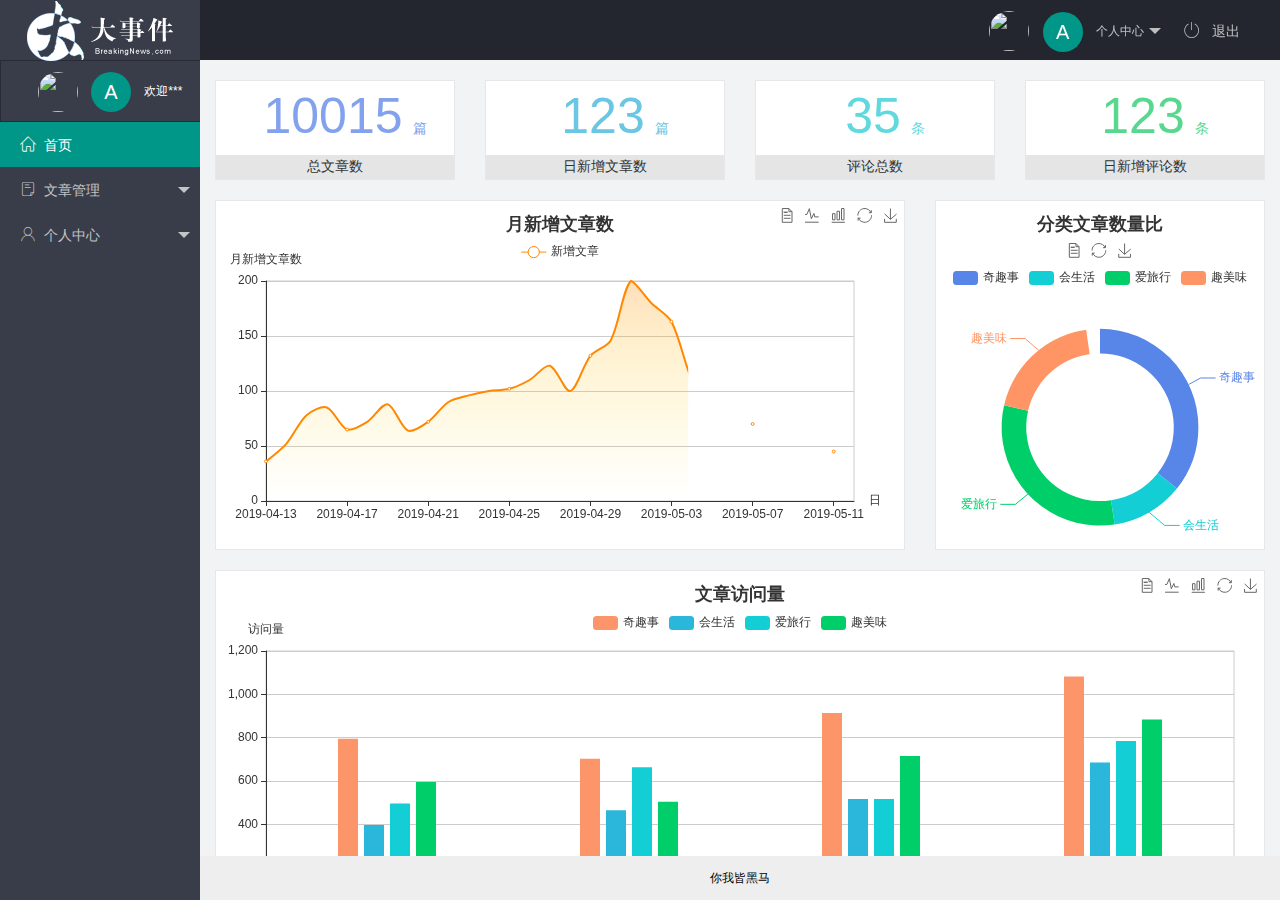
==== commit c3c8440b: "完成了个人中心的开发" ====
--- a/index.html
+++ b/index.html
@@ -32,9 +32,9 @@
                         个人中心
                     </a>
                     <dl class="layui-nav-child">
-                        <dd><a href="">基本资料</a></dd>
-                        <dd><a href="">更换头像</a></dd>
-                        <dd><a href="">重置密码</a></dd>
+                        <dd><a href="/user/user_info.html" target="fm">基本资料</a></dd>
+                        <dd><a href="/user/user_avatar.html" target="fm">更换头像</a></dd>
+                        <dd><a href="/user/user_pwd.html" target="fm">重置密码</a></dd>
                     </dl>
                 </li>
                 <li class="layui-nav-item" lay-header-event="menuRight" lay-unselect>
@@ -69,9 +69,9 @@
                     <li class="layui-nav-item">
                         <a href="javascript:;"><span class="iconfont icon-user"></span>个人中心</a>
                         <dl class="layui-nav-child">
-                            <dd><a href="javascript:;"><i class="layui-icon layui-icon-app"></i>基本资料</a></dd>
-                            <dd><a href="javascript:;"><i class="layui-icon layui-icon-app"></i>更换头像</a></dd>
-                            <dd><a href="javascript:;"><i class="layui-icon layui-icon-app"></i>重置密码</a></dd>
+                            <dd><a href="/user/user_info.html" target="fm"><i class="layui-icon layui-icon-app"></i>基本资料</a></dd>
+                            <dd><a href="/user/user_avatar.html" target="fm"><i class="layui-icon layui-icon-app"></i>更换头像</a></dd>
+                            <dd><a href="/user/user_pwd.html" target="fm"><i class="layui-icon layui-icon-app"></i>重置密码</a></dd>
                         </dl>
                     </li>
                 </ul>
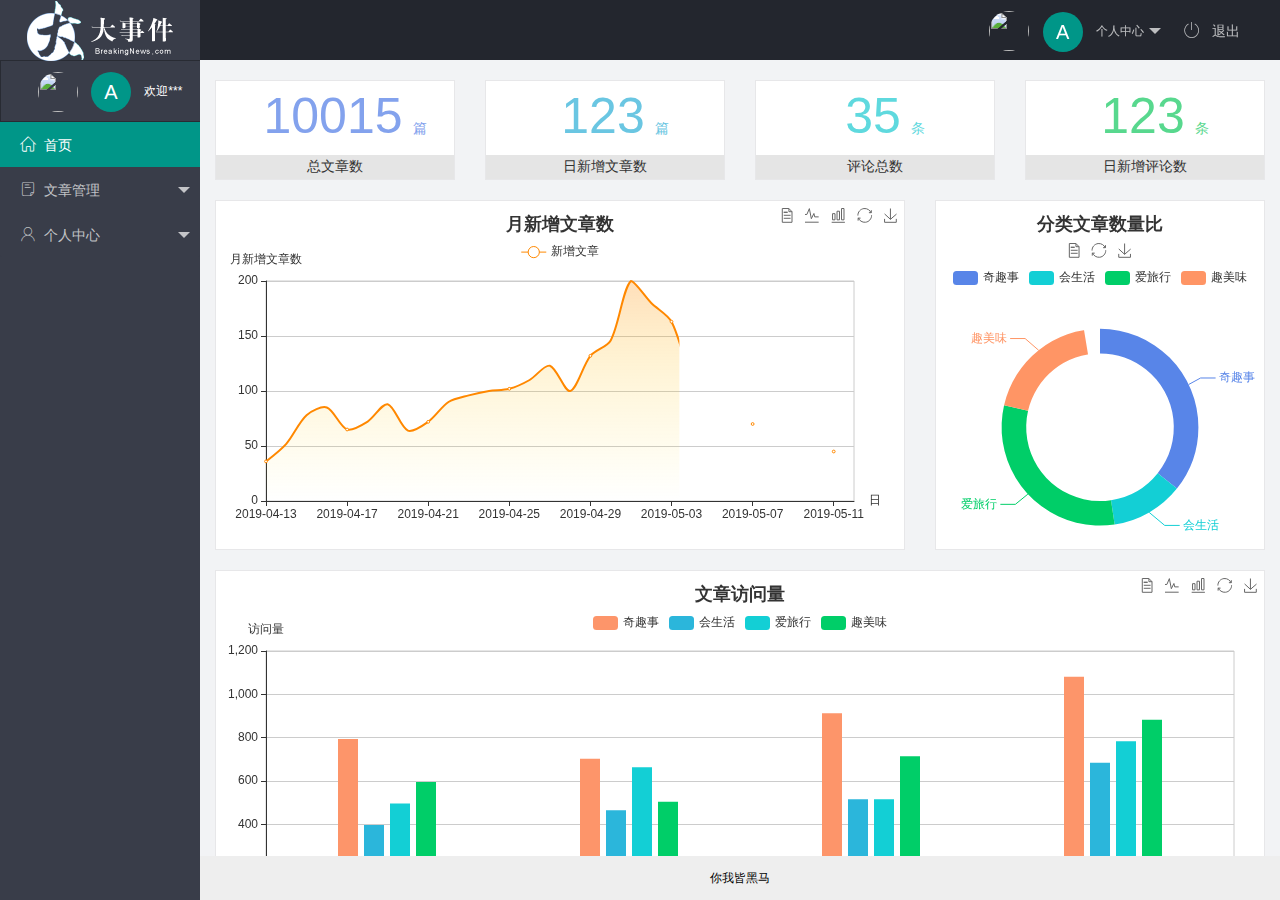
==== commit aa6eab3d: "完成文章管理相关功能的开发" ====
--- a/index.html
+++ b/index.html
@@ -61,9 +61,9 @@
                     <li class="layui-nav-item">
                         <a class="" href="javascript:;"><span class="iconfont icon-16"></span>文章管理</a>
                         <dl class="layui-nav-child">
-                            <dd><a href="javascript:;"><i class="layui-icon layui-icon-app"></i>文章类别</a></dd>
-                            <dd><a href="javascript:;"><i class="layui-icon layui-icon-app"></i>文章列表</a></dd>
-                            <dd><a href="javascript:;"><i class="layui-icon layui-icon-app"></i>发布文章</a></dd>
+                            <dd><a href="/article/art_cate.html" target="fm"><i class="layui-icon layui-icon-app"></i>文章类别</a></dd>
+                            <dd><a href="/article/art_list.html" target="fm"><i class="layui-icon layui-icon-app"></i>文章列表</a></dd>
+                            <dd><a href="/article/art_pub.html" target="fm"><i class="layui-icon layui-icon-app"></i>发布文章</a></dd>
                         </dl>
                     </li>
                     <li class="layui-nav-item">
